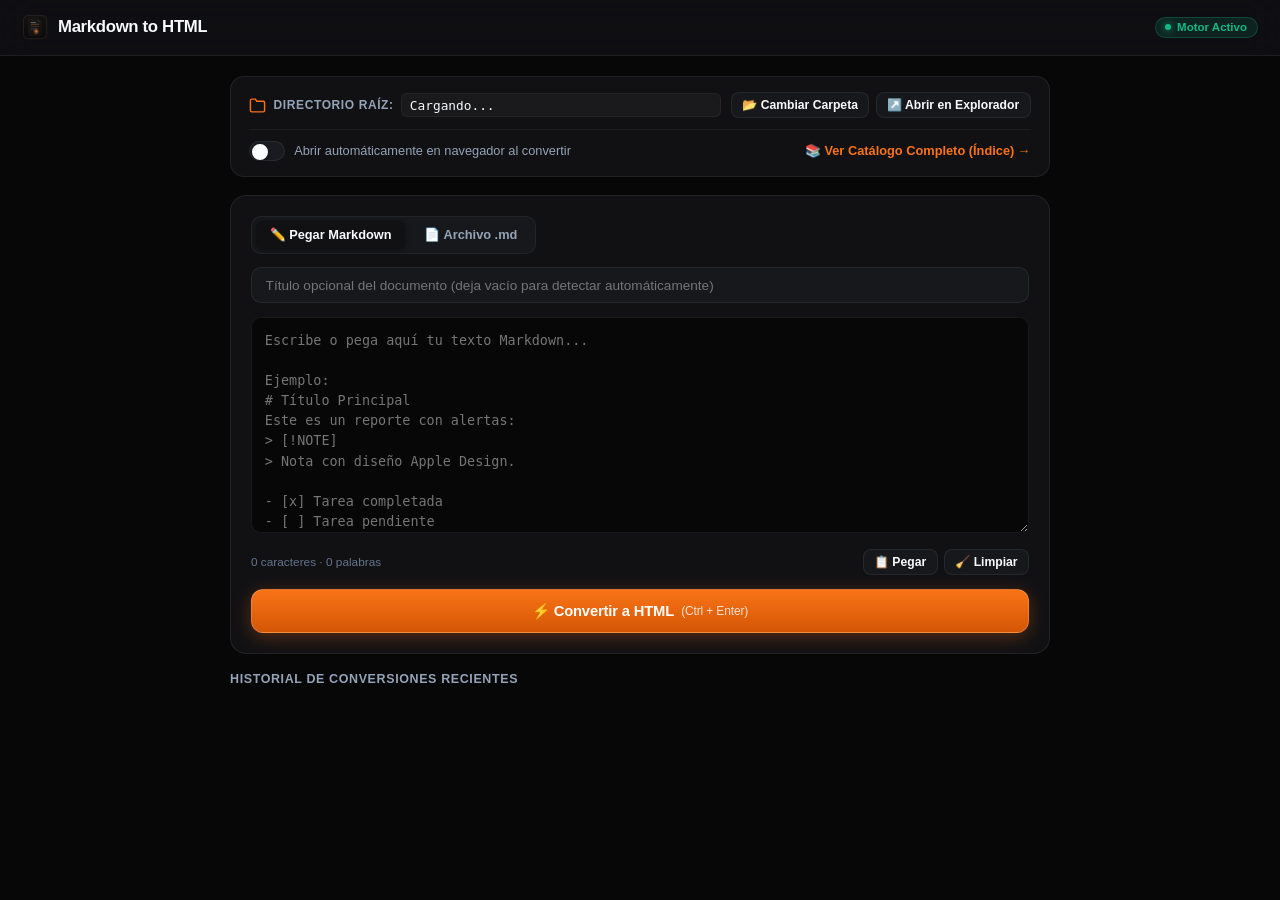
==== ui/index.html @ 66b87f3f "style(ui): implement volcanic amber & deep obsidian matte design system in desktop app" ====
<!DOCTYPE html>
<html lang="es">
<head>
  <meta charset="UTF-8">
  <meta name="viewport" content="width=device-width, initial-scale=1.0">
  <title>Markdown to HTML</title>
  <link rel="icon" href="../assets/app_icon.png">
  <style>
    :root {
      --canvas: #070708;
      --card: #111114;
      --card-alt: #17181c;
      --card-hover: #202127;
      --border: rgba(255, 255, 255, 0.07);
      --border-focus: #f97316;
      --text: #f8fafc;
      --text-muted: #94a3b8;
      --text-faint: #64748b;
      --primary: #f97316;
      --primary-hover: #fb923c;
      --primary-surface: rgba(249, 115, 22, 0.14);
      --btn-bg: linear-gradient(180deg, #f97316 0%, #d45706 100%);
      --btn-hover: linear-gradient(180deg, #fb923c 0%, #e6620f 100%);
      --btn-shadow: 0 4px 18px rgba(249, 115, 22, 0.3);
      --btn-text: #ffffff;
      --success: #10b981;
      --success-surface: rgba(16, 185, 129, 0.12);
      --danger: #ef4444;
      --spring: cubic-bezier(0.16, 1, 0.3, 1);
    }

    * { box-sizing: border-box; margin: 0; padding: 0; }
    
    body {
      background-color: var(--canvas);
      color: var(--text);
      font-family: -apple-system, BlinkMacSystemFont, "SF Pro Display", "SF Pro Text", "Segoe UI", Roboto, sans-serif;
      min-height: 100vh;
      display: flex;
      flex-direction: column;
      user-select: none;
      -webkit-font-smoothing: antialiased;
      overflow-x: hidden;
    }

    /* App Shell */
    .app-header {
      display: flex;
      justify-content: space-between;
      align-items: center;
      padding: clamp(0.6rem, 1.8vw, 0.9rem) clamp(0.75rem, 2.5vw, 1.4rem);
      border-bottom: 1px solid var(--border);
      background-color: rgba(17, 17, 20, 0.85);
      backdrop-filter: blur(20px);
      -webkit-backdrop-filter: blur(20px);
      position: sticky;
      top: 0;
      z-index: 100;
      gap: 0.5rem;
    }

    .brand {
      display: flex;
      align-items: center;
      gap: 0.6rem;
      min-width: 0;
    }

    .brand img {
      width: 26px;
      height: 26px;
      border-radius: 6px;
      flex-shrink: 0;
    }

    .brand-title {
      font-size: clamp(0.92rem, 2.4vw, 1.05rem);
      font-weight: 650;
      letter-spacing: -0.02em;
      white-space: nowrap;
      overflow: hidden;
      text-overflow: ellipsis;
    }

    .status-capsule {
      display: inline-flex;
      align-items: center;
      gap: 0.35rem;
      padding: 0.22rem 0.6rem;
      border-radius: 9999px;
      background: var(--success-surface);
      color: var(--success);
      font-size: 0.72rem;
      font-weight: 600;
      border: 1px solid rgba(16, 185, 129, 0.25);
      flex-shrink: 0;
      white-space: nowrap;
    }

    .status-dot {
      width: 6px;
      height: 6px;
      border-radius: 50%;
      background-color: var(--success);
      box-shadow: 0 0 8px var(--success);
    }

    .main-content {
      flex: 1;
      max-width: 860px;
      width: 100%;
      margin: 0 auto;
      padding: clamp(0.75rem, 2vw, 1.25rem) clamp(0.65rem, 2.5vw, 1.25rem) 2.5rem;
      display: flex;
      flex-direction: column;
      gap: clamp(0.75rem, 1.8vw, 1.15rem);
    }

    /* Directory & Settings Bar */
    .settings-panel {
      background-color: var(--card);
      border: 1px solid var(--border);
      border-radius: 14px;
      padding: clamp(0.75rem, 1.8vw, 0.95rem) clamp(0.75rem, 2vw, 1.15rem);
      display: flex;
      flex-direction: column;
      gap: 0.7rem;
    }

    .dir-row {
      display: flex;
      align-items: center;
      justify-content: space-between;
      gap: 0.65rem;
      flex-wrap: wrap;
    }

    .dir-info {
      display: flex;
      align-items: center;
      gap: 0.45rem;
      min-width: 0;
      flex: 1 1 240px;
    }

    .dir-icon {
      color: var(--primary);
      display: flex;
      align-items: center;
      flex-shrink: 0;
    }

    .dir-label {
      font-size: 0.75rem;
      color: var(--text-muted);
      text-transform: uppercase;
      letter-spacing: 0.05em;
      font-weight: 600;
      flex-shrink: 0;
      white-space: nowrap;
    }

    .dir-path {
      font-size: 0.8rem;
      font-family: ui-monospace, SFMono-Regular, Menlo, monospace;
      color: var(--text);
      white-space: nowrap;
      overflow: hidden;
      text-overflow: ellipsis;
      background: rgba(255, 255, 255, 0.04);
      padding: 0.2rem 0.5rem;
      border-radius: 6px;
      min-width: 0;
      flex: 1;
      max-width: 100%;
      border: 1px solid rgba(255, 255, 255, 0.05);
    }

    .dir-actions {
      display: flex;
      gap: 0.4rem;
      flex-shrink: 0;
    }

    .btn-compact {
      background-color: var(--card-alt);
      border: 1px solid var(--border);
      color: var(--text);
      padding: 0.32rem 0.65rem;
      border-radius: 8px;
      font-size: 0.76rem;
      font-weight: 550;
      cursor: pointer;
      display: inline-flex;
      align-items: center;
      justify-content: center;
      gap: 0.35rem;
      transition: all 120ms ease;
      white-space: nowrap;
      user-select: none;
    }

    .btn-compact:hover {
      background-color: var(--card-hover);
      border-color: rgba(255, 255, 255, 0.16);
    }

    .btn-compact:active {
      transform: scale(0.96);
    }

    .options-row {
      display: flex;
      align-items: center;
      justify-content: space-between;
      gap: 0.75rem;
      padding-top: 0.65rem;
      border-top: 1px solid rgba(255, 255, 255, 0.05);
      flex-wrap: wrap;
    }

    /* Apple Switch */
    .switch-label {
      display: inline-flex;
      align-items: center;
      gap: 0.55rem;
      font-size: 0.8rem;
      color: var(--text-muted);
      cursor: pointer;
    }

    .switch-input {
      position: relative;
      width: 36px;
      height: 20px;
      appearance: none;
      background-color: #1a1b20;
      border: 1px solid var(--border);
      border-radius: 9999px;
      outline: none;
      cursor: pointer;
      transition: background-color 200ms ease;
      flex-shrink: 0;
    }

    .switch-input::after {
      content: "";
      position: absolute;
      top: 2px;
      left: 2px;
      width: 16px;
      height: 16px;
      border-radius: 50%;
      background-color: #ffffff;
      transition: transform 200ms var(--spring);
      box-shadow: 0 1px 3px rgba(0, 0, 0, 0.4);
    }

    .switch-input:checked {
      background-color: var(--primary);
    }

    .switch-input:checked::after {
      transform: translateX(16px);
    }

    /* Navigation Quick Access */
    .library-link-btn {
      color: var(--primary);
      text-decoration: none;
      font-size: 0.8rem;
      font-weight: 550;
      display: inline-flex;
      align-items: center;
      gap: 0.35rem;
      transition: opacity 120ms ease;
      white-space: nowrap;
    }
    .library-link-btn:hover { opacity: 0.8; text-decoration: underline; }

    /* Input Section */
    .input-card {
      background-color: var(--card);
      border: 1px solid var(--border);
      border-radius: 16px;
      padding: clamp(0.85rem, 2vw, 1.25rem);
      display: flex;
      flex-direction: column;
      gap: 0.85rem;
    }

    /* Tabs */
    .tabs-header {
      display: flex;
      gap: 0.35rem;
      background: var(--card-alt);
      padding: 0.25rem;
      border-radius: 10px;
      width: fit-content;
      max-width: 100%;
      border: 1px solid rgba(255, 255, 255, 0.05);
    }

    .tab-btn {
      background: transparent;
      border: none;
      color: var(--text-muted);
      padding: 0.38rem 0.85rem;
      border-radius: 7px;
      font-size: 0.8rem;
      font-weight: 550;
      cursor: pointer;
      display: inline-flex;
      align-items: center;
      justify-content: center;
      gap: 0.45rem;
      transition: all 120ms ease;
      white-space: nowrap;
    }

    .tab-btn.active {
      background: var(--card);
      color: var(--text);
      box-shadow: 0 1px 4px rgba(0, 0, 0, 0.4);
    }

    .tab-content { display: none; flex-direction: column; gap: 0.75rem; }
    .tab-content.active { display: flex; }

    /* Custom Title Field */
    .title-field {
      width: 100%;
      background: var(--card-alt);
      border: 1px solid var(--border);
      color: var(--text);
      padding: 0.6rem 0.85rem;
      border-radius: 10px;
      font-size: 0.85rem;
      font-family: inherit;
      outline: none;
      transition: all 150ms ease;
    }

    .title-field:focus {
      border-color: var(--border-focus);
      box-shadow: 0 0 0 3px var(--primary-surface);
    }

    /* Text Area */
    .textarea-wrapper {
      position: relative;
    }

    .md-textarea {
      width: 100%;
      height: clamp(160px, 24vh, 230px);
      min-height: 120px;
      background: var(--canvas);
      border: 1px solid var(--border);
      color: var(--text);
      padding: 0.8rem;
      border-radius: 10px;
      font-family: ui-monospace, SFMono-Regular, Menlo, monospace;
      font-size: 0.84rem;
      line-height: 1.5;
      resize: vertical;
      outline: none;
      transition: border-color 150ms ease;
    }

    .md-textarea:focus {
      border-color: var(--border-focus);
      box-shadow: 0 0 0 3px var(--primary-surface);
    }

    .textarea-tools {
      display: flex;
      justify-content: space-between;
      align-items: center;
      font-size: 0.74rem;
      color: var(--text-faint);
      gap: 0.5rem;
      flex-wrap: wrap;
    }

    .textarea-actions {
      display: flex;
      gap: 0.4rem;
      flex-shrink: 0;
    }

    /* File Drop Zone */
    .dropzone {
      border: 2px dashed rgba(255, 255, 255, 0.15);
      border-radius: 12px;
      padding: clamp(1.4rem, 3.5vw, 2.2rem) 1rem;
      text-align: center;
      background-color: rgba(255, 255, 255, 0.02);
      cursor: pointer;
      transition: all 150ms ease;
      display: flex;
      flex-direction: column;
      align-items: center;
      gap: 0.55rem;
    }

    .dropzone:hover, .dropzone.dragover {
      border-color: var(--primary);
      background-color: var(--primary-surface);
    }

    .dropzone-icon {
      color: var(--primary);
      font-size: 1.8rem;
    }

    .selected-file-badge {
      display: none;
      align-items: center;
      justify-content: space-between;
      background: var(--card-alt);
      border: 1px solid var(--border);
      padding: 0.6rem 0.85rem;
      border-radius: 10px;
      font-size: 0.8rem;
      gap: 0.5rem;
    }

    /* Convert Button */
    .convert-btn {
      background: var(--btn-bg);
      color: var(--btn-text);
      border: 1px solid rgba(255, 255, 255, 0.18);
      border-radius: 12px;
      padding: 0.75rem 1.4rem;
      font-size: 0.92rem;
      font-weight: 650;
      letter-spacing: -0.01em;
      cursor: pointer;
      display: flex;
      justify-content: center;
      align-items: center;
      gap: 0.45rem;
      box-shadow: var(--btn-shadow);
      transition: all 120ms var(--spring);
      width: 100%;
    }

    .convert-btn:hover {
      background: var(--btn-hover);
      box-shadow: 0 6px 18px rgba(249, 115, 22, 0.38);
      transform: translateY(-1px);
    }

    .convert-btn:active {
      transform: scale(0.98);
    }

    /* Result Card */
    .result-card {
      display: none;
      background: var(--card);
      border: 1px solid rgba(48, 209, 88, 0.35);
      border-radius: 16px;
      padding: clamp(0.85rem, 2vw, 1.25rem);
      flex-direction: column;
      gap: 0.85rem;
      box-shadow: 0 8px 30px rgba(0, 0, 0, 0.6);
      animation: springIn 240ms var(--spring) forwards;
    }

    @keyframes springIn {
      from { opacity: 0; transform: translateY(8px) scale(0.98); }
      to { opacity: 1; transform: translateY(0) scale(1); }
    }

    .result-header {
      display: flex;
      align-items: center;
      justify-content: space-between;
      gap: 0.6rem;
      flex-wrap: wrap;
    }

    .result-title-group {
      display: flex;
      align-items: center;
      gap: 0.5rem;
      min-width: 0;
      flex: 1;
    }

    .result-title {
      font-size: 0.98rem;
      font-weight: 650;
      white-space: nowrap;
      overflow: hidden;
      text-overflow: ellipsis;
    }

    .result-path-box {
      background: var(--canvas);
      padding: 0.5rem 0.75rem;
      border-radius: 8px;
      font-family: ui-monospace, SFMono-Regular, Menlo, monospace;
      font-size: 0.75rem;
      color: var(--text-muted);
      border: 1px solid var(--border);
      word-break: break-all;
    }

    .result-actions {
      display: flex;
      gap: 0.5rem;
      flex-wrap: wrap;
    }

    .btn-action {
      padding: 0.48rem 0.85rem;
      border-radius: 9px;
      font-size: 0.78rem;
      font-weight: 600;
      text-decoration: none;
      cursor: pointer;
      display: inline-flex;
      align-items: center;
      justify-content: center;
      gap: 0.4rem;
      border: 1px solid transparent;
      transition: all 120ms ease;
      white-space: nowrap;
    }

    .btn-action:active { transform: scale(0.96); }

    .btn-action-primary {
      background: var(--primary);
      color: #ffffff;
    }
    .btn-action-primary:hover { background: var(--primary-hover); }

    .btn-action-secondary {
      background: var(--card-alt);
      border-color: var(--border);
      color: var(--text);
    }
    .btn-action-secondary:hover { background: var(--card-hover); }

    /* Recent Section */
    .recent-section {
      display: flex;
      flex-direction: column;
      gap: 0.6rem;
    }

    .recent-header {
      display: flex;
      justify-content: space-between;
      align-items: center;
      font-size: 0.78rem;
      color: var(--text-muted);
      font-weight: 600;
      text-transform: uppercase;
      letter-spacing: 0.05em;
    }

    .recent-list {
      display: flex;
      flex-direction: column;
      gap: 0.4rem;
    }

    .recent-item {
      background: var(--card);
      border: 1px solid var(--border);
      border-radius: 10px;
      padding: clamp(0.55rem, 1.5vw, 0.7rem) clamp(0.65rem, 2vw, 0.95rem);
      display: flex;
      justify-content: space-between;
      align-items: center;
      gap: 0.7rem;
      transition: all 120ms ease;
    }

    .recent-item:hover {
      border-color: rgba(255, 255, 255, 0.16);
      transform: translateY(-1px);
    }

    .recent-info {
      display: flex;
      flex-direction: column;
      gap: 0.2rem;
      min-width: 0;
      flex: 1;
    }

    .recent-item-title {
      font-size: 0.85rem;
      font-weight: 600;
      white-space: nowrap;
      overflow: hidden;
      text-overflow: ellipsis;
    }

    .recent-item-meta {
      font-size: 0.73rem;
      color: var(--text-faint);
      display: flex;
      align-items: center;
      gap: 0.35rem;
      min-width: 0;
      overflow: hidden;
      white-space: nowrap;
      text-overflow: ellipsis;
    }

    .recent-item-meta code {
      font-family: ui-monospace, SFMono-Regular, Menlo, monospace;
      font-size: 0.7rem;
      background: rgba(255, 255, 255, 0.05);
      padding: 0.1rem 0.35rem;
      border-radius: 4px;
      max-width: 180px;
      overflow: hidden;
      text-overflow: ellipsis;
      white-space: nowrap;
      display: inline-block;
      vertical-align: middle;
    }

    .recent-actions-group {
      display: flex;
      gap: 0.35rem;
      align-items: center;
      flex-shrink: 0;
    }

    .btn-delete {
      color: var(--danger) !important;
      background: rgba(229, 62, 62, 0.08) !important;
      border-color: rgba(229, 62, 62, 0.22) !important;
    }

    .btn-delete:hover {
      background: rgba(229, 62, 62, 0.2) !important;
      border-color: rgba(229, 62, 62, 0.5) !important;
      color: #fc8181 !important;
    }

    .recent-empty {
      background: var(--card);
      border: 1px dashed var(--border);
      border-radius: 12px;
      padding: 1.8rem 1rem;
      text-align: center;
      color: var(--text-muted);
      font-size: 0.84rem;
      display: flex;
      flex-direction: column;
      align-items: center;
      gap: 0.4rem;
    }

    .recent-empty-icon {
      font-size: 1.6rem;
      opacity: 0.8;
      margin-bottom: 0.2rem;
    }

    .toast {
      position: fixed;
      bottom: 1.5rem;
      left: 50%;
      transform: translateX(-50%) translateY(50px);
      background: #17181c;
      border: 1px solid rgba(255, 255, 255, 0.12);
      color: var(--text);
      padding: 0.55rem 1rem;
      border-radius: 9999px;
      font-size: 0.8rem;
      font-weight: 550;
      box-shadow: 0 10px 30px rgba(0, 0, 0, 0.6);
      opacity: 0;
      pointer-events: none;
      transition: all 200ms var(--spring);
      z-index: 200;
    }
    .toast.show {
      transform: translateX(-50%) translateY(0);
      opacity: 1;
    }

    /* Responsive Media Queries */
    @media (max-width: 620px) {
      .dir-row {
        flex-direction: column;
        align-items: stretch;
        gap: 0.55rem;
      }
      .dir-info {
        width: 100%;
        flex: none;
      }
      .dir-actions {
        width: 100%;
        display: grid;
        grid-template-columns: 1fr 1fr;
        gap: 0.4rem;
      }
      .dir-actions .btn-compact {
        justify-content: center;
        width: 100%;
      }
      .options-row {
        flex-direction: column;
        align-items: flex-start;
        gap: 0.55rem;
      }
      .library-link-btn {
        align-self: flex-start;
      }
      .result-actions {
        display: grid;
        grid-template-columns: 1fr 1fr;
        gap: 0.4rem;
      }
      .btn-action {
        width: 100%;
      }
      .recent-item {
        flex-direction: column;
        align-items: stretch;
        gap: 0.55rem;
      }
      .recent-actions-group {
        width: 100%;
        display: grid;
        grid-template-columns: 1fr 1fr 1fr;
        gap: 0.35rem;
      }
      .recent-actions-group .btn-compact {
        justify-content: center;
        width: 100%;
        padding: 0.32rem 0.35rem;
        font-size: 0.74rem;
      }
      .recent-item-meta code {
        max-width: 100%;
      }
    }

    @media (max-width: 440px) {
      .brand-title {
        font-size: 0.9rem;
      }
      .tabs-header {
        width: 100%;
        display: grid;
        grid-template-columns: 1fr 1fr;
      }
      .tab-btn {
        justify-content: center;
      }
      .textarea-tools {
        flex-direction: column;
        align-items: flex-start;
      }
      .textarea-actions {
        width: 100%;
        justify-content: flex-end;
      }
      .result-actions {
        grid-template-columns: 1fr;
      }
    }
  </style>
</head>
<body>
  <!-- Header -->
  <header class="app-header">
    <div class="brand">
      <img src="../assets/app_icon.png" alt="App Icon">
      <span class="brand-title">Markdown to HTML</span>
    </div>
    <div class="status-capsule">
      <span class="status-dot"></span>
      <span id="engineStatus">Motor Activo</span>
    </div>
  </header>

  <!-- Main Content -->
  <main class="main-content">
    <!-- Root Directory Settings -->
    <div class="settings-panel">
      <div class="dir-row">
        <div class="dir-info">
          <span class="dir-icon">
            <svg width="17" height="17" viewBox="0 0 24 24" fill="none" stroke="currentColor" stroke-width="2"><path d="M22 19a2 2 0 0 1-2 2H4a2 2 0 0 1-2-2V5a2 2 0 0 1 2-2h5l2 3h9a2 2 0 0 1 2 2z"></path></svg>
          </span>
          <span class="dir-label">Directorio Raíz:</span>
          <span class="dir-path" id="currentDirPath" title="Ruta destino donde se guardan todos los HTML">Cargando...</span>
        </div>
        <div class="dir-actions">
          <button class="btn-compact" onclick="browseFolder()" title="Cambiar la carpeta raíz">
            📂 Cambiar Carpeta
          </button>
          <button class="btn-compact" onclick="openCurrentFolder()" title="Abrir carpeta en el Explorador de Windows">
            ↗️ Abrir en Explorador
          </button>
        </div>
      </div>

      <div class="options-row">
        <label class="switch-label" title="Si está activo, al convertir se abre automáticamente en el navegador predeterminado">
          <input type="checkbox" id="autoOpenToggle" class="switch-input" onchange="toggleAutoOpen()">
          <span>Abrir automáticamente en navegador al convertir</span>
        </label>
        <a href="#" class="library-link-btn" onclick="openIndexInBrowser(); return false;" title="Ver todos los documentos creados">
          📚 Ver Catálogo Completo (Índice) →
        </a>
      </div>
    </div>

    <!-- Input Card -->
    <div class="input-card">
      <div class="tabs-header">
        <button class="tab-btn active" id="tabTextBtn" onclick="switchTab('text')">
          ✏️ Pegar Markdown
        </button>
        <button class="tab-btn" id="tabFileBtn" onclick="switchTab('file')">
          📄 Archivo .md
        </button>
      </div>

      <input type="text" id="customTitleInput" class="title-field" placeholder="Título opcional del documento (deja vacío para detectar automáticamente)">

      <!-- Tab 1: Paste Text -->
      <div class="tab-content active" id="tabTextContent">
        <div class="textarea-wrapper">
          <textarea id="markdownInput" class="md-textarea" placeholder="Escribe o pega aquí tu texto Markdown...

Ejemplo:
# Título Principal
Este es un reporte con alertas:
> [!NOTE]
> Nota con diseño Apple Design.

- [x] Tarea completada
- [ ] Tarea pendiente" oninput="updateCounters()"></textarea>
        </div>
        <div class="textarea-tools">
          <span id="charCount">0 caracteres · 0 palabras</span>
          <div class="textarea-actions">
            <button class="btn-compact" onclick="pasteClipboard()">📋 Pegar</button>
            <button class="btn-compact" onclick="clearTextarea()">🧹 Limpiar</button>
          </div>
        </div>
      </div>

      <!-- Tab 2: File Selector -->
      <div class="tab-content" id="tabFileContent">
        <div class="dropzone" id="dropzone" onclick="browseFile()">
          <span class="dropzone-icon">📁</span>
          <strong>Haz clic para examinar o arrastra aquí tu archivo .md</strong>
          <span style="font-size: 0.78rem; color: var(--text-muted);">Soporta .md, .markdown y .txt</span>
        </div>
        <div class="selected-file-badge" id="selectedFileBadge">
          <div style="display: flex; align-items: center; gap: 0.5rem; min-width: 0;">
            <span>📄</span>
            <span id="selectedFileName" style="font-weight: 600; white-space: nowrap; overflow: hidden; text-overflow: ellipsis;">archivo.md</span>
          </div>
          <button class="btn-compact" onclick="clearSelectedFile()">✕ Quitar</button>
        </div>
      </div>

      <button class="convert-btn" id="convertBtn" onclick="performConversion()">
        <span>⚡ Convertir a HTML</span>
        <span style="font-size: 0.75rem; opacity: 0.8; font-weight: 500;">(Ctrl + Enter)</span>
      </button>
    </div>

    <!-- Result Card -->
    <div class="result-card" id="resultCard">
      <div class="result-header">
        <div class="result-title-group">
          <span style="color: var(--success); font-size: 1.2rem;">✓</span>
          <span class="result-title" id="resultDocTitle">Documento Convertido</span>
        </div>
        <span class="status-capsule" style="background: rgba(16, 185, 129, 0.15); color: #10b981;">Listo en &lt; 20ms</span>
      </div>

      <div class="result-path-box" id="resultPath">...</div>

      <div class="result-actions">
        <button class="btn-action btn-action-primary" onclick="openGeneratedDoc()">
          🌐 Abrir en Navegador
        </button>
        <button class="btn-action btn-action-secondary" id="copyLinkBtn" onclick="copyGeneratedLink()">
          📋 Copiar Enlace
        </button>
        <button class="btn-action btn-action-secondary" onclick="openCurrentFolder()">
          📁 Abrir Carpeta
        </button>
        <button class="btn-action btn-action-secondary" onclick="openIndexInBrowser()">
          📚 Ver Índice
        </button>
      </div>
    </div>

    <!-- Recent Conversions Section -->
    <div class="recent-section" id="recentSection">
      <div class="recent-header">
        <span>Historial de Conversiones Recientes</span>
        <span id="recentCount"></span>
      </div>
      <div class="recent-list" id="recentList">
        <!-- Generado dinámicamente -->
      </div>
    </div>
  </main>

  <div class="toast" id="toast">Notificación</div>

  <script>
    let currentConfig = { root_dir: '', auto_open: true };
    let activeTab = 'text';
    let selectedFilePath = '';
    let lastGeneratedResult = null;

    // Toast helper
    function showToast(msg) {
      const t = document.getElementById('toast');
      t.textContent = msg;
      t.classList.add('show');
      setTimeout(() => t.classList.remove('show'), 2200);
    }

    // Load initial config & recents
    async function loadConfig() {
      try {
        const res = await fetch('/api/config');
        const data = await res.json();
        currentConfig = data;
        document.getElementById('currentDirPath').textContent = data.root_dir;
        document.getElementById('currentDirPath').title = data.root_dir;
        document.getElementById('autoOpenToggle').checked = data.auto_open;
        renderRecentList(data.recent_conversions || []);
      } catch (err) {
        console.error('Error cargando configuración:', err);
      }
    }

    function renderRecentList(list) {
      const el = document.getElementById('recentList');
      const countEl = document.getElementById('recentCount');
      if (countEl) {
        countEl.textContent = list && list.length > 0 ? `(${list.length})` : '';
      }
      if (!list || list.length === 0) {
        el.innerHTML = `
          <div class="recent-empty">
            <span class="recent-empty-icon">📂</span>
            <div style="font-weight: 550;">No hay documentos en el historial</div>
            <div style="font-size: 0.74rem; opacity: 0.7;">Cada documento HTML que conviertas se registrará aquí con acceso rápido.</div>
          </div>`;
        return;
      }
      el.innerHTML = list.map(item => `
        <div class="recent-item">
          <div class="recent-info">
            <span class="recent-item-title" title="${escapeHtml(item.title || item.filename)}">${escapeHtml(item.title || item.filename)}</span>
            <span class="recent-item-meta"><code>${escapeHtml(item.filename)}</code> · 📅 ${escapeHtml(item.timestamp || '')}</span>
          </div>
          <div class="recent-actions-group">
            <button class="btn-compact" onclick="openUrl('${escapeAttr(item.file_url)}')" title="Abrir en el navegador">🌐 Abrir</button>
            <button class="btn-compact" onclick="copyText('${escapeAttr(item.file_url)}', 'Enlace copiado al portapapeles')" title="Copiar enlace">📋 Copiar</button>
            <button class="btn-compact btn-delete" onclick="deleteRecentDoc('${escapeAttr(item.filename)}', '${escapeAttr(item.file_path)}', '${escapeAttr(item.title || item.filename)}')" title="Eliminar documento y borrar archivo HTML">🗑️ Eliminar</button>
          </div>
        </div>
      `).join('');
    }

    function escapeHtml(str) {
      return (str || '').replace(/&/g, '&amp;').replace(/</g, '&lt;').replace(/>/g, '&gt;').replace(/"/g, '&quot;');
    }

    function escapeAttr(str) {
      return (str || '').replace(/\\/g, '\\\\').replace(/'/g, "\\'").replace(/"/g, '&quot;');
    }

    async function deleteRecentDoc(filename, filePath, docTitle) {
      const displayName = docTitle || filename || 'este documento';
      const confirmed = window.confirm(`¿Estás seguro de que deseas eliminar este documento?\n\n"${displayName}"\n\nEsta acción borrará permanentemente el archivo HTML del disco y lo quitará del historial.`);
      if (!confirmed) return;

      try {
        const res = await fetch('/api/delete-document', {
          method: 'POST',
          headers: { 'Content-Type': 'application/json' },
          body: JSON.stringify({ filename: filename, file_path: filePath })
        });
        const data = await res.json();
        if (data.success) {
          showToast('Documento eliminado correctamente');
          currentConfig.recent_conversions = data.recent_conversions || [];
          renderRecentList(currentConfig.recent_conversions);
          if (lastGeneratedResult && (lastGeneratedResult.filename === filename || lastGeneratedResult.file_path === filePath)) {
            document.getElementById('resultCard').style.display = 'none';
            lastGeneratedResult = null;
          }
        } else {
          showToast('Error: ' + (data.error || 'No se pudo eliminar'));
        }
      } catch (err) {
        console.error('Error al eliminar:', err);
        showToast('Error de comunicación al eliminar documento');
      }
    }

    // Switch Tabs
    function switchTab(tab) {
      activeTab = tab;
      document.getElementById('tabTextBtn').classList.toggle('active', tab === 'text');
      document.getElementById('tabFileBtn').classList.toggle('active', tab === 'file');
      document.getElementById('tabTextContent').classList.toggle('active', tab === 'text');
      document.getElementById('tabFileContent').classList.toggle('active', tab === 'file');
    }

    // Toggle Auto Open
    async function toggleAutoOpen() {
      const isChecked = document.getElementById('autoOpenToggle').checked;
      currentConfig.auto_open = isChecked;
      await fetch('/api/config', {
        method: 'POST',
        headers: { 'Content-Type': 'application/json' },
        body: JSON.stringify({ auto_open: isChecked })
      });
      showToast(isChecked ? 'Abrir automáticamente: ACTIVADO' : 'Abrir automáticamente: DESACTIVADO');
    }

    // Browse Folder
    async function browseFolder() {
      try {
        const res = await fetch('/api/browse-folder', { method: 'POST' });
        const data = await res.json();
        if (data.chosen_path) {
          currentConfig.root_dir = data.chosen_path;
          document.getElementById('currentDirPath').textContent = data.chosen_path;
          document.getElementById('currentDirPath').title = data.chosen_path;
          showToast('Directorio raíz actualizado');
          loadConfig();
        }
      } catch (e) {
        console.error('Error seleccionando carpeta:', e);
      }
    }

    // Open Current Folder
    function openCurrentFolder() {
      fetch('/api/open-folder', { method: 'POST' });
    }

    // Browse File
    async function browseFile() {
      try {
        const res = await fetch('/api/browse-file', { method: 'POST' });
        const data = await res.json();
        if (data.file_path) {
          selectedFilePath = data.file_path;
          document.getElementById('selectedFileName').textContent = data.filename;
          document.getElementById('selectedFileBadge').style.display = 'flex';
          document.getElementById('dropzone').style.display = 'none';
        }
      } catch (e) {
        console.error('Error seleccionando archivo:', e);
      }
    }

    function clearSelectedFile() {
      selectedFilePath = '';
      document.getElementById('selectedFileBadge').style.display = 'none';
      document.getElementById('dropzone').style.display = 'flex';
    }

    // Paste & Clear Textarea
    async function pasteClipboard() {
      try {
        const text = await navigator.clipboard.readText();
        if (text) {
          const ta = document.getElementById('markdownInput');
          ta.value = text;
          updateCounters();
          showToast('Texto pegado del portapapeles');
        }
      } catch (e) {
        showToast('Usa Ctrl + V para pegar');
      }
    }

    function clearTextarea() {
      document.getElementById('markdownInput').value = '';
      updateCounters();
    }

    function updateCounters() {
      const val = document.getElementById('markdownInput').value;
      const chars = val.length;
      const words = val.trim() ? val.trim().split(/\s+/).length : 0;
      document.getElementById('charCount').textContent = `${chars} caracteres · ${words} palabras`;
    }

    // Perform Conversion
    async function performConversion() {
      const btn = document.getElementById('convertBtn');
      const customTitle = document.getElementById('customTitleInput').value.trim();

      let payload = {
        custom_title: customTitle,
        auto_open: document.getElementById('autoOpenToggle').checked
      };

      if (activeTab === 'file') {
        if (!selectedFilePath) {
          showToast('Por favor selecciona un archivo .md');
          return;
        }
        payload.file_path = selectedFilePath;
      } else {
        const text = document.getElementById('markdownInput').value.trim();
        if (!text) {
          showToast('Por favor escribe o pega texto Markdown');
          return;
        }
        payload.text = text;
      }

      btn.style.opacity = '0.6';
      btn.style.pointerEvents = 'none';

      try {
        const res = await fetch('/api/convert', {
          method: 'POST',
          headers: { 'Content-Type': 'application/json' },
          body: JSON.stringify(payload)
        });

        const data = await res.json();
        if (data.success) {
          lastGeneratedResult = data;
          document.getElementById('resultDocTitle').textContent = data.title;
          document.getElementById('resultPath').textContent = data.file_path;
          document.getElementById('resultCard').style.display = 'flex';
          showToast('¡HTML generado exitosamente!');
          loadConfig();
        } else {
          showToast('Error: ' + (data.error || 'No se pudo convertir'));
        }
      } catch (err) {
        console.error('Error al convertir:', err);
        showToast('Error de comunicación con el motor');
      } finally {
        btn.style.opacity = '1';
        btn.style.pointerEvents = 'auto';
      }
    }

    // Open Generated Document
    function openGeneratedDoc() {
      if (lastGeneratedResult) {
        openUrl(lastGeneratedResult.file_url);
      }
    }

    // Copy Generated Link
    function copyGeneratedLink() {
      if (lastGeneratedResult) {
        copyText(lastGeneratedResult.file_url, 'Enlace copiado al portapapeles');
      }
    }

    function openIndexInBrowser() {
      fetch('/api/open-index', { method: 'POST' });
    }

    function openUrl(url) {
      fetch('/api/open-file', {
        method: 'POST',
        headers: { 'Content-Type': 'application/json' },
        body: JSON.stringify({ url: url })
      });
    }

    function copyText(str, msg) {
      navigator.clipboard.writeText(str).then(() => {
        showToast(msg || 'Copiado al portapapeles');
      });
    }

    // Drag and Drop support
    const dropzone = document.getElementById('dropzone');
    ['dragenter', 'dragover'].forEach(name => {
      dropzone.addEventListener(name, (e) => {
        e.preventDefault();
        dropzone.classList.add('dragover');
      });
    });
    ['dragleave', 'drop'].forEach(name => {
      dropzone.addEventListener(name, (e) => {
        e.preventDefault();
        dropzone.classList.remove('dragover');
      });
    });
    dropzone.addEventListener('drop', (e) => {
      const files = e.dataTransfer.files;
      if (files.length > 0) {
        const file = files[0];
        // Read content in case browser allows it
        const reader = new FileReader();
        reader.onload = (re) => {
          document.getElementById('markdownInput').value = re.target.result;
          switchTab('text');
          updateCounters();
          showToast(`Cargado contenido de ${file.name}`);
        };
        reader.readAsText(file, 'UTF-8');
      }
    });

    // Keyboard Shortcuts (Ctrl + Enter to convert)
    document.addEventListener('keydown', (e) => {
      if ((e.ctrlKey || e.metaKey) && e.key === 'Enter') {
        e.preventDefault();
        performConversion();
      }
    });

    // Heartbeat to keep backend server alive
    function sendHeartbeat() {
      fetch('/api/heartbeat', { method: 'POST' }).catch(() => {});
    }
    sendHeartbeat();
    setInterval(sendHeartbeat, 3000);

    // Dynamic Window Sizing (Compact on large monitors, comfortable & spacious on laptops)
    function adjustWindowSize() {
      const sw = window.screen.availWidth || window.screen.width;
      const sh = window.screen.availHeight || window.screen.height;
      if (!sw || !sh) return;

      let targetW, targetH;
      if (sw >= 1600) {
        targetW = 750;
        targetH = Math.min(680, Math.round(sh * 0.68));
      } else {
        targetW = Math.max(680, Math.min(1280, Math.round(sw * 0.85)));
        targetH = Math.max(560, Math.min(760, Math.round(sh * 0.86)));
      }
      const posX = Math.max(0, Math.round((sw - targetW) / 2));
      const posY = Math.max(0, Math.round((sh - targetH) / 2));

      try {
        window.resizeTo(targetW, targetH);
        window.moveTo(posX, posY);
      } catch (e) {}

      fetch('/api/adjust-window', {
        method: 'POST',
        headers: { 'Content-Type': 'application/json' },
        body: JSON.stringify({ screen_w: sw, screen_h: sh })
      }).catch(() => {});
    }

    // Reload config & recents whenever window gains focus (in case files were added/converted externally)
    window.addEventListener('focus', loadConfig);

    // Initial call
    adjustWindowSize();
    loadConfig();
    updateCounters();
  </script>
</body>
</html>
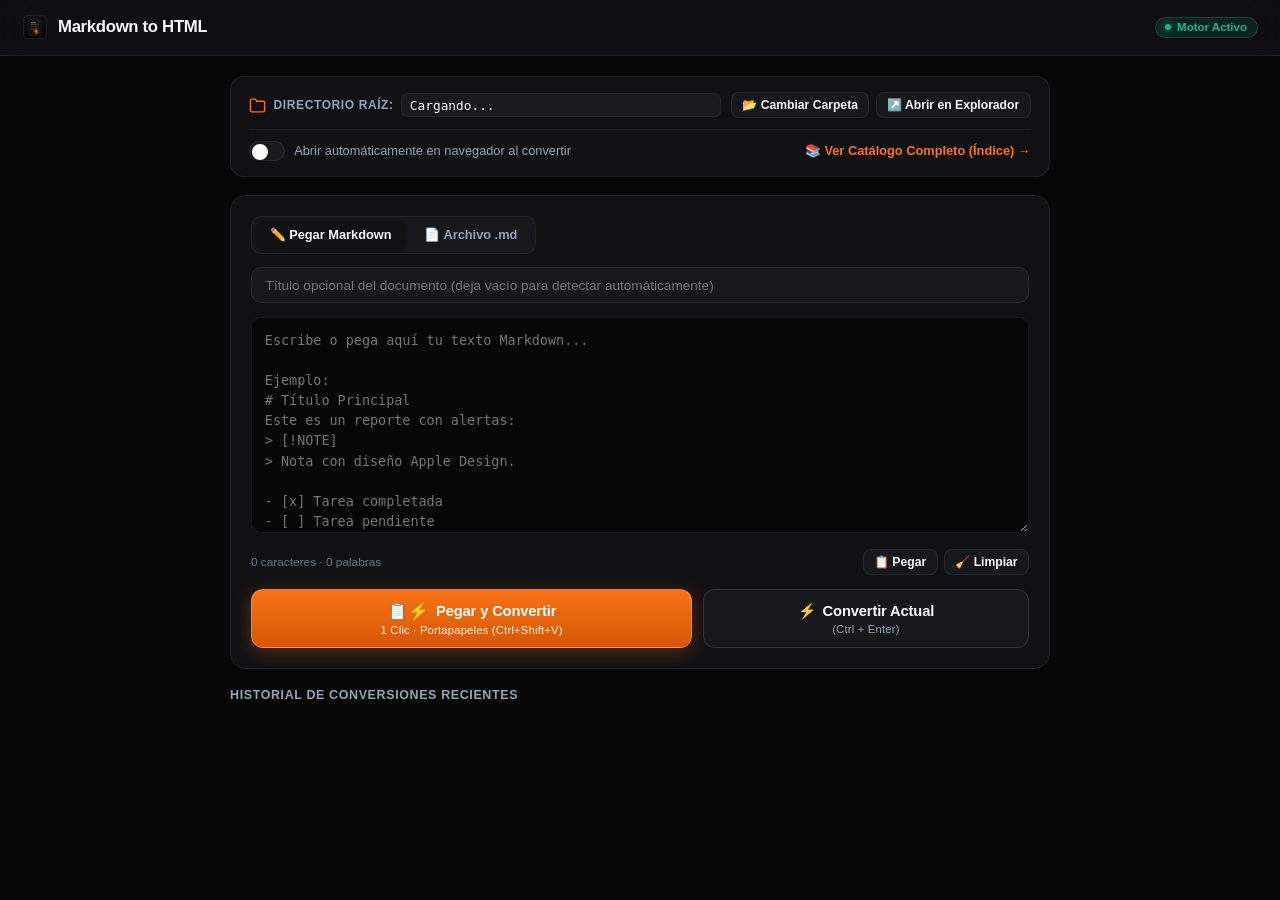
==== commit c93b1161: "feat(ui): add unified 1-click paste and convert button with dual action grid and shortcut" ====
--- a/ui/index.html
+++ b/ui/index.html
@@ -426,7 +426,85 @@
       gap: 0.5rem;
     }
 
-    /* Convert Button */
+    /* Dual Action Grid (Opción A: Pegar y Convertir + Convertir Actual) */
+    .dual-action-grid {
+      display: grid;
+      grid-template-columns: 1.15fr 0.85fr;
+      gap: 0.65rem;
+      width: 100%;
+    }
+
+    .btn-action-hero {
+      border-radius: 12px;
+      padding: 0.68rem 1rem;
+      cursor: pointer;
+      display: flex;
+      flex-direction: column;
+      align-items: center;
+      justify-content: center;
+      gap: 0.18rem;
+      transition: all 130ms var(--spring);
+      user-select: none;
+      border: 1px solid transparent;
+      min-height: 52px;
+    }
+
+    .btn-action-hero:active {
+      transform: scale(0.97);
+    }
+
+    .btn-hero-main-label {
+      display: inline-flex;
+      align-items: center;
+      gap: 0.45rem;
+      font-size: 0.92rem;
+      font-weight: 650;
+      letter-spacing: -0.01em;
+    }
+
+    .btn-hero-sub-label {
+      font-size: 0.7rem;
+      font-weight: 500;
+      letter-spacing: 0.02em;
+    }
+
+    /* Primary: Pegar y Convertir (Ámbar Volcánico Sunset) */
+    .btn-hero-primary {
+      background: var(--btn-bg);
+      color: var(--btn-text);
+      border-color: rgba(255, 255, 255, 0.22);
+      box-shadow: var(--btn-shadow);
+    }
+
+    .btn-hero-primary:hover {
+      background: var(--btn-hover);
+      box-shadow: 0 6px 20px rgba(249, 115, 22, 0.42);
+      transform: translateY(-1px);
+    }
+
+    .btn-hero-primary .btn-hero-sub-label {
+      opacity: 0.9;
+    }
+
+    /* Secondary: Convertir Actual (Basalto Mate) */
+    .btn-hero-secondary {
+      background: var(--card-alt);
+      color: var(--text);
+      border-color: rgba(255, 255, 255, 0.12);
+    }
+
+    .btn-hero-secondary:hover {
+      background: var(--card-hover);
+      border-color: rgba(255, 255, 255, 0.22);
+      color: #ffffff;
+      transform: translateY(-1px);
+    }
+
+    .btn-hero-secondary .btn-hero-sub-label {
+      color: var(--text-muted);
+    }
+
+    /* Convert Button genérico para compatibilidad */
     .convert-btn {
       background: var(--btn-bg);
       color: var(--btn-text);
@@ -444,16 +522,6 @@
       box-shadow: var(--btn-shadow);
       transition: all 120ms var(--spring);
       width: 100%;
-    }
-
-    .convert-btn:hover {
-      background: var(--btn-hover);
-      box-shadow: 0 6px 18px rgba(249, 115, 22, 0.38);
-      transform: translateY(-1px);
-    }
-
-    .convert-btn:active {
-      transform: scale(0.98);
     }
 
     /* Result Card */
@@ -719,6 +787,10 @@
       }
       .library-link-btn {
         align-self: flex-start;
+      }
+      .dual-action-grid {
+        grid-template-columns: 1fr;
+        gap: 0.5rem;
       }
       .result-actions {
         display: grid;
@@ -874,10 +946,22 @@
         </div>
       </div>
 
-      <button class="convert-btn" id="convertBtn" onclick="performConversion()">
-        <span>⚡ Convertir a HTML</span>
-        <span style="font-size: 0.75rem; opacity: 0.8; font-weight: 500;">(Ctrl + Enter)</span>
-      </button>
+      <div class="dual-action-grid">
+        <button class="btn-action-hero btn-hero-primary" id="pasteAndConvertBtn" onclick="pasteAndConvert()" title="Pega el portapapeles y compila a HTML en un solo clic (Ctrl+Shift+V)">
+          <span class="btn-hero-main-label">
+            <span style="font-size: 1.05rem;">📋⚡</span>
+            <span>Pegar y Convertir</span>
+          </span>
+          <span class="btn-hero-sub-label">1 Clic · Portapapeles (Ctrl+Shift+V)</span>
+        </button>
+        <button class="btn-action-hero btn-hero-secondary" id="convertBtn" onclick="performConversion()" title="Convierte el texto o archivo actual">
+          <span class="btn-hero-main-label">
+            <span>⚡</span>
+            <span>Convertir Actual</span>
+          </span>
+          <span class="btn-hero-sub-label">(Ctrl + Enter)</span>
+        </button>
+      </div>
     </div>
 
     <!-- Result Card -->
@@ -1110,9 +1194,40 @@
       document.getElementById('charCount').textContent = `${chars} caracteres · ${words} palabras`;
     }
 
+    // Paste and Convert in 1 Click
+    async function pasteAndConvert() {
+      let text = '';
+      try {
+        text = await navigator.clipboard.readText();
+      } catch (err) {
+        console.error('Error al leer portapapeles:', err);
+        showToast('⚠️ Permiso del portapapeles denegado. Usa Ctrl+V y presiona Convertir');
+        return;
+      }
+
+      if (!text || !text.trim()) {
+        showToast('⚠️ El portapapeles está vacío o no contiene texto');
+        return;
+      }
+
+      // Si estaba en la pestaña de archivo, cambiar automáticamente a la pestaña de texto
+      if (activeTab !== 'text') {
+        switchTab('text');
+      }
+
+      // Volcar contenido en el textarea para visualización y edición
+      const ta = document.getElementById('markdownInput');
+      ta.value = text;
+      updateCounters();
+
+      showToast('⚡ Pegando del portapapeles y convirtiendo...');
+      await performConversion();
+    }
+
     // Perform Conversion
     async function performConversion() {
-      const btn = document.getElementById('convertBtn');
+      const pasteBtn = document.getElementById('pasteAndConvertBtn');
+      const convertBtn = document.getElementById('convertBtn');
       const customTitle = document.getElementById('customTitleInput').value.trim();
 
       let payload = {
@@ -1135,8 +1250,12 @@
         payload.text = text;
       }
 
-      btn.style.opacity = '0.6';
-      btn.style.pointerEvents = 'none';
+      [pasteBtn, convertBtn].forEach(b => {
+        if (b) {
+          b.style.opacity = '0.6';
+          b.style.pointerEvents = 'none';
+        }
+      });
 
       try {
         const res = await fetch('/api/convert', {
@@ -1160,8 +1279,12 @@
         console.error('Error al convertir:', err);
         showToast('Error de comunicación con el motor');
       } finally {
-        btn.style.opacity = '1';
-        btn.style.pointerEvents = 'auto';
+        [pasteBtn, convertBtn].forEach(b => {
+          if (b) {
+            b.style.opacity = '1';
+            b.style.pointerEvents = 'auto';
+          }
+        });
       }
     }
 
@@ -1227,9 +1350,12 @@
       }
     });
 
-    // Keyboard Shortcuts (Ctrl + Enter to convert)
+    // Keyboard Shortcuts (Ctrl + Shift + V to Paste & Convert; Ctrl + Enter to Convert)
     document.addEventListener('keydown', (e) => {
-      if ((e.ctrlKey || e.metaKey) && e.key === 'Enter') {
+      if ((e.ctrlKey || e.metaKey) && e.shiftKey && (e.key === 'V' || e.key === 'v')) {
+        e.preventDefault();
+        pasteAndConvert();
+      } else if ((e.ctrlKey || e.metaKey) && e.key === 'Enter') {
         e.preventDefault();
         performConversion();
       }
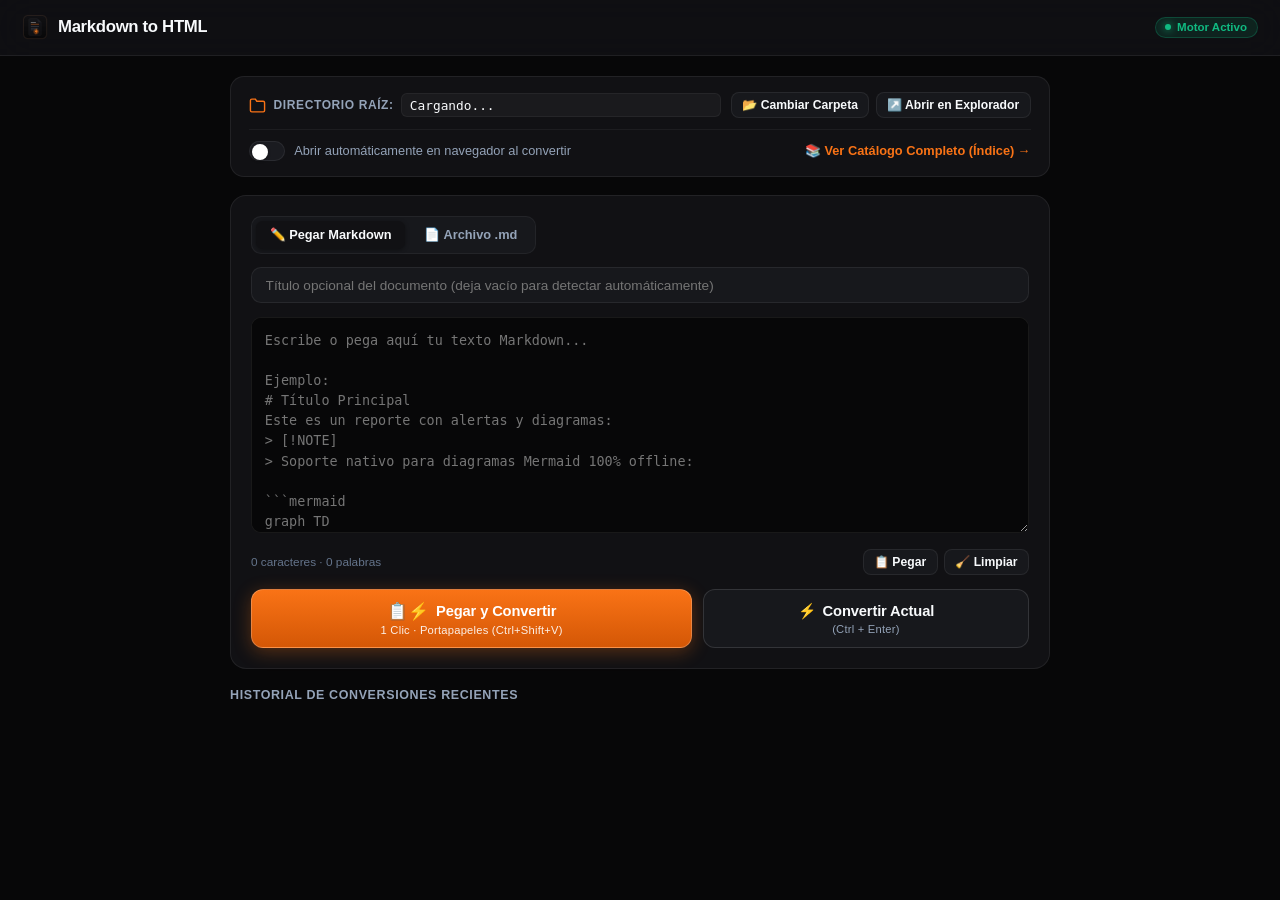
==== commit 53fc0168: "feat(engine): implement 100% offline interactive Mermaid diagram rendering" ====
--- a/ui/index.html
+++ b/ui/index.html
@@ -914,9 +914,15 @@
 
 Ejemplo:
 # Título Principal
-Este es un reporte con alertas:
+Este es un reporte con alertas y diagramas:
 > [!NOTE]
-> Nota con diseño Apple Design.
+> Soporte nativo para diagramas Mermaid 100% offline:
+
+```mermaid
+graph TD
+  A[Inicio] --> B[Proceso]
+  B --> C[Completado]
+```
 
 - [x] Tarea completada
 - [ ] Tarea pendiente" oninput="updateCounters()"></textarea>
@@ -1020,10 +1026,32 @@
       setTimeout(() => t.classList.remove('show'), 2200);
     }
 
+    // Fetch helper con reintento automático y timeout garantizado para evitar cuelgues de red
+    async function fetchWithRetry(url, options = {}, retries = 2, delayMs = 350, timeoutMs = 8000) {
+      let lastErr;
+      for (let i = 0; i < retries; i++) {
+        const controller = new AbortController();
+        const timeoutId = setTimeout(() => controller.abort(), timeoutMs);
+        try {
+          const fetchOptions = { ...options, signal: controller.signal };
+          const res = await fetch(url, fetchOptions);
+          clearTimeout(timeoutId);
+          return res;
+        } catch (err) {
+          clearTimeout(timeoutId);
+          lastErr = err;
+          if (i < retries - 1) {
+            await new Promise(r => setTimeout(r, delayMs));
+          }
+        }
+      }
+      throw lastErr;
+    }
+
     // Load initial config & recents
     async function loadConfig() {
       try {
-        const res = await fetch('/api/config');
+        const res = await fetchWithRetry('/api/config');
         const data = await res.json();
         currentConfig = data;
         document.getElementById('currentDirPath').textContent = data.root_dir;
@@ -1258,7 +1286,7 @@
       });
 
       try {
-        const res = await fetch('/api/convert', {
+        const res = await fetchWithRetry('/api/convert', {
           method: 'POST',
           headers: { 'Content-Type': 'application/json' },
           body: JSON.stringify(payload)
@@ -1361,12 +1389,102 @@
       }
     });
 
-    // Heartbeat to keep backend server alive
-    function sendHeartbeat() {
-      fetch('/api/heartbeat', { method: 'POST' }).catch(() => {});
-    }
+    // Sistema Resiliente de Heartbeat y Detección de Estado
+    let consecutiveHeartbeatFailures = 0;
+    let heartbeatWorker = null;
+
+    function updateEngineStatus(isActive) {
+      const text = document.getElementById('engineStatus');
+      const dot = document.querySelector('.status-dot');
+      const capsule = document.querySelector('.status-capsule');
+      if (isActive) {
+        if (text) text.textContent = 'Motor Activo';
+        if (capsule) {
+          capsule.style.background = 'var(--success-surface)';
+          capsule.style.color = 'var(--success)';
+          capsule.style.borderColor = 'rgba(16, 185, 129, 0.25)';
+        }
+        if (dot) {
+          dot.style.background = 'var(--success)';
+          dot.style.boxShadow = '0 0 8px var(--success)';
+        }
+      } else {
+        if (text) text.textContent = 'Reconectando...';
+        if (capsule) {
+          capsule.style.background = 'rgba(239, 68, 68, 0.14)';
+          capsule.style.color = 'var(--danger)';
+          capsule.style.borderColor = 'rgba(239, 68, 68, 0.25)';
+        }
+        if (dot) {
+          dot.style.background = 'var(--danger)';
+          dot.style.boxShadow = '0 0 8px var(--danger)';
+        }
+      }
+    }
+
+    async function sendHeartbeat() {
+      try {
+        const res = await fetch('/api/heartbeat', { method: 'POST' });
+        if (res.ok) {
+          if (consecutiveHeartbeatFailures > 0) {
+            consecutiveHeartbeatFailures = 0;
+            updateEngineStatus(true);
+          }
+        } else {
+          consecutiveHeartbeatFailures++;
+          if (consecutiveHeartbeatFailures >= 3) {
+            updateEngineStatus(false);
+          }
+        }
+      } catch (err) {
+        consecutiveHeartbeatFailures++;
+        if (consecutiveHeartbeatFailures >= 3) {
+          updateEngineStatus(false);
+        }
+      }
+    }
+
+    // Inicializar Web Worker para latidos en segundo plano inmunes a throttling de Chromium
+    try {
+      const workerCode = `
+        setInterval(() => {
+          fetch('/api/heartbeat', { method: 'POST' }).catch(() => {});
+        }, 3500);
+      `;
+      const blob = new Blob([workerCode], { type: 'application/javascript' });
+      heartbeatWorker = new Worker(URL.createObjectURL(blob));
+    } catch (e) {
+      console.warn('Web Worker no disponible, operando en hilo principal:', e);
+    }
+
+    // Intervalo de respaldo en hilo principal
     sendHeartbeat();
-    setInterval(sendHeartbeat, 3000);
+    setInterval(sendHeartbeat, 3500);
+
+    // Reactivación inmediata al recuperar foco o visibilidad
+    window.addEventListener('focus', () => {
+      sendHeartbeat();
+      loadConfig();
+    });
+    document.addEventListener('visibilitychange', () => {
+      if (document.visibilityState === 'visible') {
+        sendHeartbeat();
+        loadConfig();
+      }
+    });
+
+    // Notificar cierre ordenado cuando el usuario cierra la ventana
+    function notifyShutdown() {
+      try {
+        if (navigator.sendBeacon) {
+          navigator.sendBeacon('/api/shutdown', JSON.stringify({ reason: 'window_unload' }));
+        } else {
+          fetch('/api/shutdown', { method: 'POST', keepalive: true }).catch(() => {});
+        }
+      } catch (e) {}
+    }
+    window.addEventListener('pagehide', notifyShutdown);
+    window.addEventListener('beforeunload', notifyShutdown);
 
     // Dynamic Window Sizing (Compact on large monitors, comfortable & spacious on laptops)
     function adjustWindowSize() {
@@ -1397,9 +1515,6 @@
       }).catch(() => {});
     }
 
-    // Reload config & recents whenever window gains focus (in case files were added/converted externally)
-    window.addEventListener('focus', loadConfig);
-
     // Initial call
     adjustWindowSize();
     loadConfig();
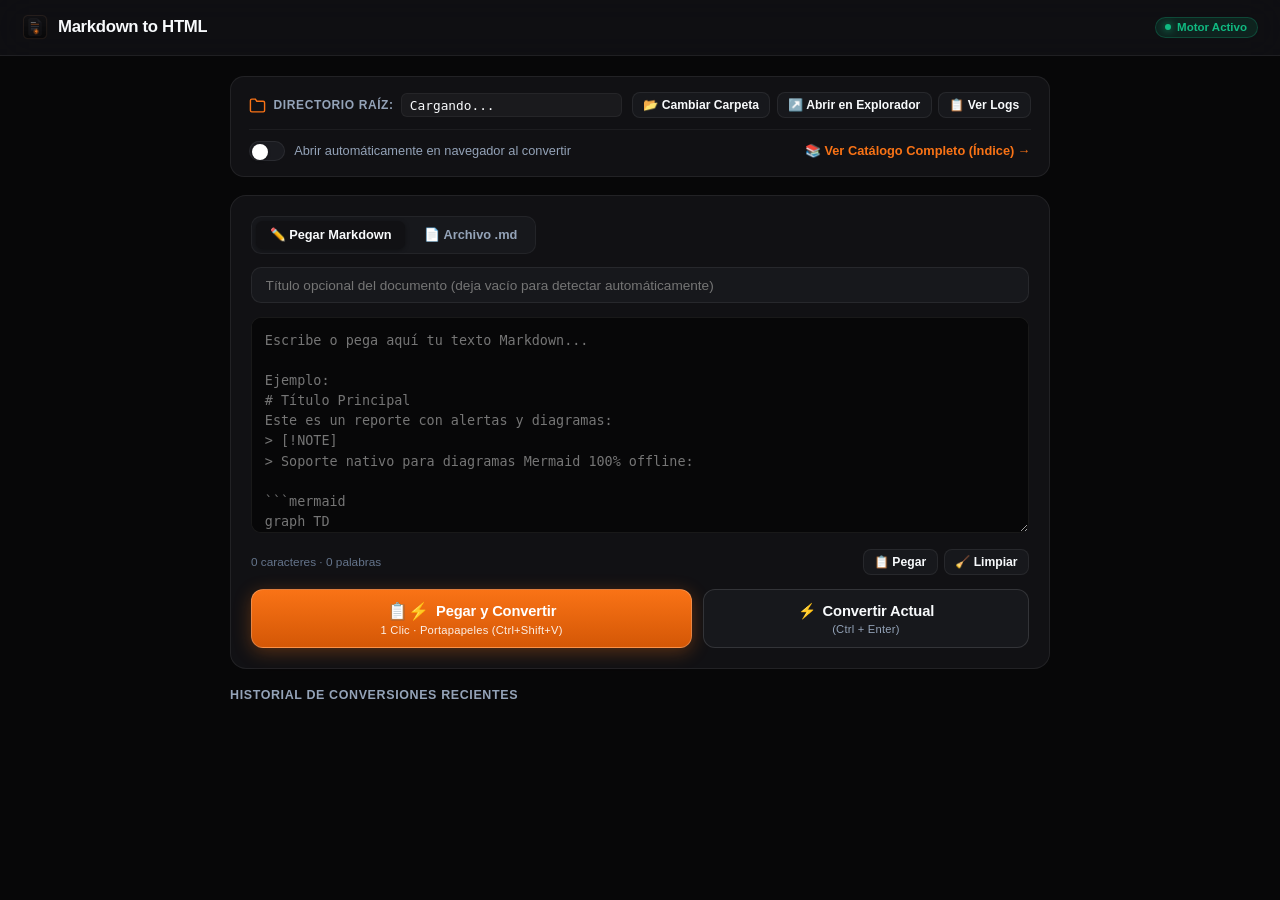
==== commit 5ee7b973: "feat(ui): add Ver Logs button, extended timeout and error logging" ====
--- a/ui/index.html
+++ b/ui/index.html
@@ -773,7 +773,7 @@
       .dir-actions {
         width: 100%;
         display: grid;
-        grid-template-columns: 1fr 1fr;
+        grid-template-columns: repeat(auto-fit, minmax(115px, 1fr));
         gap: 0.4rem;
       }
       .dir-actions .btn-compact {
@@ -880,6 +880,9 @@
           <button class="btn-compact" onclick="openCurrentFolder()" title="Abrir carpeta en el Explorador de Windows">
             ↗️ Abrir en Explorador
           </button>
+          <button class="btn-compact" onclick="openLogs()" title="Ver archivo de registro de depuración (debug_log.txt)">
+            📋 Ver Logs
+          </button>
         </div>
       </div>
 
@@ -1040,6 +1043,7 @@
         } catch (err) {
           clearTimeout(timeoutId);
           lastErr = err;
+          console.warn(`[App] Intento ${i + 1}/${retries} para ${url} falló:`, err);
           if (i < retries - 1) {
             await new Promise(r => setTimeout(r, delayMs));
           }
@@ -1173,6 +1177,12 @@
       fetch('/api/open-folder', { method: 'POST' });
     }
 
+    // Open Debug Logs in Notepad / System Viewer
+    function openLogs() {
+      fetch('/api/open-logs', { method: 'POST' }).catch(() => {});
+      showToast('Abriendo debug_log.txt...');
+    }
+
     // Browse File
     async function browseFile() {
       try {
@@ -1286,11 +1296,12 @@
       });
 
       try {
+        console.log('[App] Enviando Markdown al motor para conversión...');
         const res = await fetchWithRetry('/api/convert', {
           method: 'POST',
           headers: { 'Content-Type': 'application/json' },
           body: JSON.stringify(payload)
-        });
+        }, 2, 350, 15000);
 
         const data = await res.json();
         if (data.success) {
@@ -1305,7 +1316,11 @@
         }
       } catch (err) {
         console.error('Error al convertir:', err);
-        showToast('Error de comunicación con el motor');
+        if (err && err.name === 'AbortError') {
+          showToast('⚠️ Tiempo de espera agotado con el motor (Timeout). Revisa Ver Logs');
+        } else {
+          showToast('⚠️ Error de comunicación con el motor. Revisa Ver Logs');
+        }
       } finally {
         [pasteBtn, convertBtn].forEach(b => {
           if (b) {
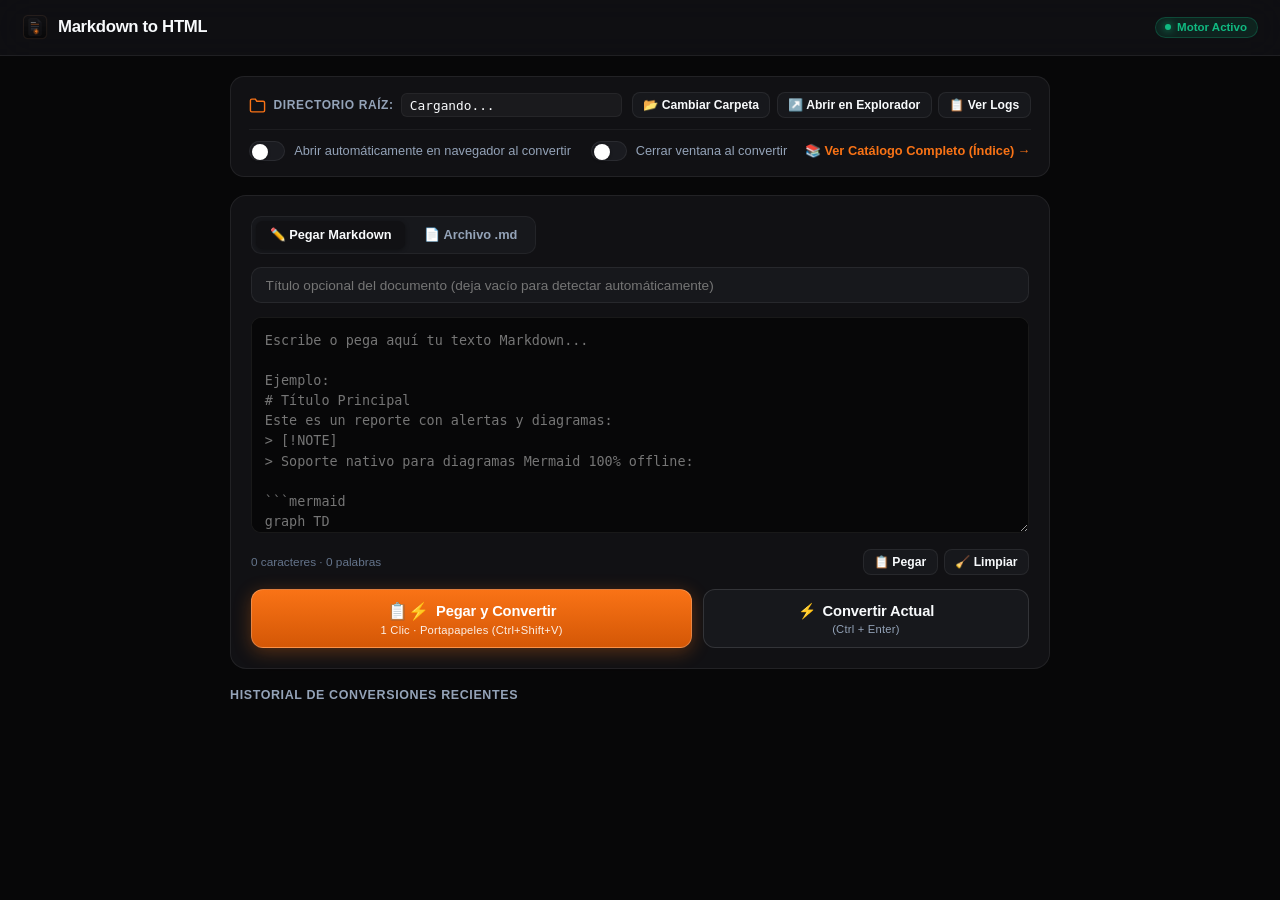
==== commit e321c805: "feat(ui): add close-on-convert toggle and native win32 window close endpoint" ====
--- a/ui/index.html
+++ b/ui/index.html
@@ -5,848 +5,7 @@
   <meta name="viewport" content="width=device-width, initial-scale=1.0">
   <title>Markdown to HTML</title>
   <link rel="icon" href="../assets/app_icon.png">
-  <style>
-    :root {
-      --canvas: #070708;
-      --card: #111114;
-      --card-alt: #17181c;
-      --card-hover: #202127;
-      --border: rgba(255, 255, 255, 0.07);
-      --border-focus: #f97316;
-      --text: #f8fafc;
-      --text-muted: #94a3b8;
-      --text-faint: #64748b;
-      --primary: #f97316;
-      --primary-hover: #fb923c;
-      --primary-surface: rgba(249, 115, 22, 0.14);
-      --btn-bg: linear-gradient(180deg, #f97316 0%, #d45706 100%);
-      --btn-hover: linear-gradient(180deg, #fb923c 0%, #e6620f 100%);
-      --btn-shadow: 0 4px 18px rgba(249, 115, 22, 0.3);
-      --btn-text: #ffffff;
-      --success: #10b981;
-      --success-surface: rgba(16, 185, 129, 0.12);
-      --danger: #ef4444;
-      --spring: cubic-bezier(0.16, 1, 0.3, 1);
-    }
-
-    * { box-sizing: border-box; margin: 0; padding: 0; }
-    
-    body {
-      background-color: var(--canvas);
-      color: var(--text);
-      font-family: -apple-system, BlinkMacSystemFont, "SF Pro Display", "SF Pro Text", "Segoe UI", Roboto, sans-serif;
-      min-height: 100vh;
-      display: flex;
-      flex-direction: column;
-      user-select: none;
-      -webkit-font-smoothing: antialiased;
-      overflow-x: hidden;
-    }
-
-    /* App Shell */
-    .app-header {
-      display: flex;
-      justify-content: space-between;
-      align-items: center;
-      padding: clamp(0.6rem, 1.8vw, 0.9rem) clamp(0.75rem, 2.5vw, 1.4rem);
-      border-bottom: 1px solid var(--border);
-      background-color: rgba(17, 17, 20, 0.85);
-      backdrop-filter: blur(20px);
-      -webkit-backdrop-filter: blur(20px);
-      position: sticky;
-      top: 0;
-      z-index: 100;
-      gap: 0.5rem;
-    }
-
-    .brand {
-      display: flex;
-      align-items: center;
-      gap: 0.6rem;
-      min-width: 0;
-    }
-
-    .brand img {
-      width: 26px;
-      height: 26px;
-      border-radius: 6px;
-      flex-shrink: 0;
-    }
-
-    .brand-title {
-      font-size: clamp(0.92rem, 2.4vw, 1.05rem);
-      font-weight: 650;
-      letter-spacing: -0.02em;
-      white-space: nowrap;
-      overflow: hidden;
-      text-overflow: ellipsis;
-    }
-
-    .status-capsule {
-      display: inline-flex;
-      align-items: center;
-      gap: 0.35rem;
-      padding: 0.22rem 0.6rem;
-      border-radius: 9999px;
-      background: var(--success-surface);
-      color: var(--success);
-      font-size: 0.72rem;
-      font-weight: 600;
-      border: 1px solid rgba(16, 185, 129, 0.25);
-      flex-shrink: 0;
-      white-space: nowrap;
-    }
-
-    .status-dot {
-      width: 6px;
-      height: 6px;
-      border-radius: 50%;
-      background-color: var(--success);
-      box-shadow: 0 0 8px var(--success);
-    }
-
-    .main-content {
-      flex: 1;
-      max-width: 860px;
-      width: 100%;
-      margin: 0 auto;
-      padding: clamp(0.75rem, 2vw, 1.25rem) clamp(0.65rem, 2.5vw, 1.25rem) 2.5rem;
-      display: flex;
-      flex-direction: column;
-      gap: clamp(0.75rem, 1.8vw, 1.15rem);
-    }
-
-    /* Directory & Settings Bar */
-    .settings-panel {
-      background-color: var(--card);
-      border: 1px solid var(--border);
-      border-radius: 14px;
-      padding: clamp(0.75rem, 1.8vw, 0.95rem) clamp(0.75rem, 2vw, 1.15rem);
-      display: flex;
-      flex-direction: column;
-      gap: 0.7rem;
-    }
-
-    .dir-row {
-      display: flex;
-      align-items: center;
-      justify-content: space-between;
-      gap: 0.65rem;
-      flex-wrap: wrap;
-    }
-
-    .dir-info {
-      display: flex;
-      align-items: center;
-      gap: 0.45rem;
-      min-width: 0;
-      flex: 1 1 240px;
-    }
-
-    .dir-icon {
-      color: var(--primary);
-      display: flex;
-      align-items: center;
-      flex-shrink: 0;
-    }
-
-    .dir-label {
-      font-size: 0.75rem;
-      color: var(--text-muted);
-      text-transform: uppercase;
-      letter-spacing: 0.05em;
-      font-weight: 600;
-      flex-shrink: 0;
-      white-space: nowrap;
-    }
-
-    .dir-path {
-      font-size: 0.8rem;
-      font-family: ui-monospace, SFMono-Regular, Menlo, monospace;
-      color: var(--text);
-      white-space: nowrap;
-      overflow: hidden;
-      text-overflow: ellipsis;
-      background: rgba(255, 255, 255, 0.04);
-      padding: 0.2rem 0.5rem;
-      border-radius: 6px;
-      min-width: 0;
-      flex: 1;
-      max-width: 100%;
-      border: 1px solid rgba(255, 255, 255, 0.05);
-    }
-
-    .dir-actions {
-      display: flex;
-      gap: 0.4rem;
-      flex-shrink: 0;
-    }
-
-    .btn-compact {
-      background-color: var(--card-alt);
-      border: 1px solid var(--border);
-      color: var(--text);
-      padding: 0.32rem 0.65rem;
-      border-radius: 8px;
-      font-size: 0.76rem;
-      font-weight: 550;
-      cursor: pointer;
-      display: inline-flex;
-      align-items: center;
-      justify-content: center;
-      gap: 0.35rem;
-      transition: all 120ms ease;
-      white-space: nowrap;
-      user-select: none;
-    }
-
-    .btn-compact:hover {
-      background-color: var(--card-hover);
-      border-color: rgba(255, 255, 255, 0.16);
-    }
-
-    .btn-compact:active {
-      transform: scale(0.96);
-    }
-
-    .options-row {
-      display: flex;
-      align-items: center;
-      justify-content: space-between;
-      gap: 0.75rem;
-      padding-top: 0.65rem;
-      border-top: 1px solid rgba(255, 255, 255, 0.05);
-      flex-wrap: wrap;
-    }
-
-    /* Apple Switch */
-    .switch-label {
-      display: inline-flex;
-      align-items: center;
-      gap: 0.55rem;
-      font-size: 0.8rem;
-      color: var(--text-muted);
-      cursor: pointer;
-    }
-
-    .switch-input {
-      position: relative;
-      width: 36px;
-      height: 20px;
-      appearance: none;
-      background-color: #1a1b20;
-      border: 1px solid var(--border);
-      border-radius: 9999px;
-      outline: none;
-      cursor: pointer;
-      transition: background-color 200ms ease;
-      flex-shrink: 0;
-    }
-
-    .switch-input::after {
-      content: "";
-      position: absolute;
-      top: 2px;
-      left: 2px;
-      width: 16px;
-      height: 16px;
-      border-radius: 50%;
-      background-color: #ffffff;
-      transition: transform 200ms var(--spring);
-      box-shadow: 0 1px 3px rgba(0, 0, 0, 0.4);
-    }
-
-    .switch-input:checked {
-      background-color: var(--primary);
-    }
-
-    .switch-input:checked::after {
-      transform: translateX(16px);
-    }
-
-    /* Navigation Quick Access */
-    .library-link-btn {
-      color: var(--primary);
-      text-decoration: none;
-      font-size: 0.8rem;
-      font-weight: 550;
-      display: inline-flex;
-      align-items: center;
-      gap: 0.35rem;
-      transition: opacity 120ms ease;
-      white-space: nowrap;
-    }
-    .library-link-btn:hover { opacity: 0.8; text-decoration: underline; }
-
-    /* Input Section */
-    .input-card {
-      background-color: var(--card);
-      border: 1px solid var(--border);
-      border-radius: 16px;
-      padding: clamp(0.85rem, 2vw, 1.25rem);
-      display: flex;
-      flex-direction: column;
-      gap: 0.85rem;
-    }
-
-    /* Tabs */
-    .tabs-header {
-      display: flex;
-      gap: 0.35rem;
-      background: var(--card-alt);
-      padding: 0.25rem;
-      border-radius: 10px;
-      width: fit-content;
-      max-width: 100%;
-      border: 1px solid rgba(255, 255, 255, 0.05);
-    }
-
-    .tab-btn {
-      background: transparent;
-      border: none;
-      color: var(--text-muted);
-      padding: 0.38rem 0.85rem;
-      border-radius: 7px;
-      font-size: 0.8rem;
-      font-weight: 550;
-      cursor: pointer;
-      display: inline-flex;
-      align-items: center;
-      justify-content: center;
-      gap: 0.45rem;
-      transition: all 120ms ease;
-      white-space: nowrap;
-    }
-
-    .tab-btn.active {
-      background: var(--card);
-      color: var(--text);
-      box-shadow: 0 1px 4px rgba(0, 0, 0, 0.4);
-    }
-
-    .tab-content { display: none; flex-direction: column; gap: 0.75rem; }
-    .tab-content.active { display: flex; }
-
-    /* Custom Title Field */
-    .title-field {
-      width: 100%;
-      background: var(--card-alt);
-      border: 1px solid var(--border);
-      color: var(--text);
-      padding: 0.6rem 0.85rem;
-      border-radius: 10px;
-      font-size: 0.85rem;
-      font-family: inherit;
-      outline: none;
-      transition: all 150ms ease;
-    }
-
-    .title-field:focus {
-      border-color: var(--border-focus);
-      box-shadow: 0 0 0 3px var(--primary-surface);
-    }
-
-    /* Text Area */
-    .textarea-wrapper {
-      position: relative;
-    }
-
-    .md-textarea {
-      width: 100%;
-      height: clamp(160px, 24vh, 230px);
-      min-height: 120px;
-      background: var(--canvas);
-      border: 1px solid var(--border);
-      color: var(--text);
-      padding: 0.8rem;
-      border-radius: 10px;
-      font-family: ui-monospace, SFMono-Regular, Menlo, monospace;
-      font-size: 0.84rem;
-      line-height: 1.5;
-      resize: vertical;
-      outline: none;
-      transition: border-color 150ms ease;
-    }
-
-    .md-textarea:focus {
-      border-color: var(--border-focus);
-      box-shadow: 0 0 0 3px var(--primary-surface);
-    }
-
-    .textarea-tools {
-      display: flex;
-      justify-content: space-between;
-      align-items: center;
-      font-size: 0.74rem;
-      color: var(--text-faint);
-      gap: 0.5rem;
-      flex-wrap: wrap;
-    }
-
-    .textarea-actions {
-      display: flex;
-      gap: 0.4rem;
-      flex-shrink: 0;
-    }
-
-    /* File Drop Zone */
-    .dropzone {
-      border: 2px dashed rgba(255, 255, 255, 0.15);
-      border-radius: 12px;
-      padding: clamp(1.4rem, 3.5vw, 2.2rem) 1rem;
-      text-align: center;
-      background-color: rgba(255, 255, 255, 0.02);
-      cursor: pointer;
-      transition: all 150ms ease;
-      display: flex;
-      flex-direction: column;
-      align-items: center;
-      gap: 0.55rem;
-    }
-
-    .dropzone:hover, .dropzone.dragover {
-      border-color: var(--primary);
-      background-color: var(--primary-surface);
-    }
-
-    .dropzone-icon {
-      color: var(--primary);
-      font-size: 1.8rem;
-    }
-
-    .selected-file-badge {
-      display: none;
-      align-items: center;
-      justify-content: space-between;
-      background: var(--card-alt);
-      border: 1px solid var(--border);
-      padding: 0.6rem 0.85rem;
-      border-radius: 10px;
-      font-size: 0.8rem;
-      gap: 0.5rem;
-    }
-
-    /* Dual Action Grid (Opción A: Pegar y Convertir + Convertir Actual) */
-    .dual-action-grid {
-      display: grid;
-      grid-template-columns: 1.15fr 0.85fr;
-      gap: 0.65rem;
-      width: 100%;
-    }
-
-    .btn-action-hero {
-      border-radius: 12px;
-      padding: 0.68rem 1rem;
-      cursor: pointer;
-      display: flex;
-      flex-direction: column;
-      align-items: center;
-      justify-content: center;
-      gap: 0.18rem;
-      transition: all 130ms var(--spring);
-      user-select: none;
-      border: 1px solid transparent;
-      min-height: 52px;
-    }
-
-    .btn-action-hero:active {
-      transform: scale(0.97);
-    }
-
-    .btn-hero-main-label {
-      display: inline-flex;
-      align-items: center;
-      gap: 0.45rem;
-      font-size: 0.92rem;
-      font-weight: 650;
-      letter-spacing: -0.01em;
-    }
-
-    .btn-hero-sub-label {
-      font-size: 0.7rem;
-      font-weight: 500;
-      letter-spacing: 0.02em;
-    }
-
-    /* Primary: Pegar y Convertir (Ámbar Volcánico Sunset) */
-    .btn-hero-primary {
-      background: var(--btn-bg);
-      color: var(--btn-text);
-      border-color: rgba(255, 255, 255, 0.22);
-      box-shadow: var(--btn-shadow);
-    }
-
-    .btn-hero-primary:hover {
-      background: var(--btn-hover);
-      box-shadow: 0 6px 20px rgba(249, 115, 22, 0.42);
-      transform: translateY(-1px);
-    }
-
-    .btn-hero-primary .btn-hero-sub-label {
-      opacity: 0.9;
-    }
-
-    /* Secondary: Convertir Actual (Basalto Mate) */
-    .btn-hero-secondary {
-      background: var(--card-alt);
-      color: var(--text);
-      border-color: rgba(255, 255, 255, 0.12);
-    }
-
-    .btn-hero-secondary:hover {
-      background: var(--card-hover);
-      border-color: rgba(255, 255, 255, 0.22);
-      color: #ffffff;
-      transform: translateY(-1px);
-    }
-
-    .btn-hero-secondary .btn-hero-sub-label {
-      color: var(--text-muted);
-    }
-
-    /* Convert Button genérico para compatibilidad */
-    .convert-btn {
-      background: var(--btn-bg);
-      color: var(--btn-text);
-      border: 1px solid rgba(255, 255, 255, 0.18);
-      border-radius: 12px;
-      padding: 0.75rem 1.4rem;
-      font-size: 0.92rem;
-      font-weight: 650;
-      letter-spacing: -0.01em;
-      cursor: pointer;
-      display: flex;
-      justify-content: center;
-      align-items: center;
-      gap: 0.45rem;
-      box-shadow: var(--btn-shadow);
-      transition: all 120ms var(--spring);
-      width: 100%;
-    }
-
-    /* Result Card */
-    .result-card {
-      display: none;
-      background: var(--card);
-      border: 1px solid rgba(48, 209, 88, 0.35);
-      border-radius: 16px;
-      padding: clamp(0.85rem, 2vw, 1.25rem);
-      flex-direction: column;
-      gap: 0.85rem;
-      box-shadow: 0 8px 30px rgba(0, 0, 0, 0.6);
-      animation: springIn 240ms var(--spring) forwards;
-    }
-
-    @keyframes springIn {
-      from { opacity: 0; transform: translateY(8px) scale(0.98); }
-      to { opacity: 1; transform: translateY(0) scale(1); }
-    }
-
-    .result-header {
-      display: flex;
-      align-items: center;
-      justify-content: space-between;
-      gap: 0.6rem;
-      flex-wrap: wrap;
-    }
-
-    .result-title-group {
-      display: flex;
-      align-items: center;
-      gap: 0.5rem;
-      min-width: 0;
-      flex: 1;
-    }
-
-    .result-title {
-      font-size: 0.98rem;
-      font-weight: 650;
-      white-space: nowrap;
-      overflow: hidden;
-      text-overflow: ellipsis;
-    }
-
-    .result-path-box {
-      background: var(--canvas);
-      padding: 0.5rem 0.75rem;
-      border-radius: 8px;
-      font-family: ui-monospace, SFMono-Regular, Menlo, monospace;
-      font-size: 0.75rem;
-      color: var(--text-muted);
-      border: 1px solid var(--border);
-      word-break: break-all;
-    }
-
-    .result-actions {
-      display: flex;
-      gap: 0.5rem;
-      flex-wrap: wrap;
-    }
-
-    .btn-action {
-      padding: 0.48rem 0.85rem;
-      border-radius: 9px;
-      font-size: 0.78rem;
-      font-weight: 600;
-      text-decoration: none;
-      cursor: pointer;
-      display: inline-flex;
-      align-items: center;
-      justify-content: center;
-      gap: 0.4rem;
-      border: 1px solid transparent;
-      transition: all 120ms ease;
-      white-space: nowrap;
-    }
-
-    .btn-action:active { transform: scale(0.96); }
-
-    .btn-action-primary {
-      background: var(--primary);
-      color: #ffffff;
-    }
-    .btn-action-primary:hover { background: var(--primary-hover); }
-
-    .btn-action-secondary {
-      background: var(--card-alt);
-      border-color: var(--border);
-      color: var(--text);
-    }
-    .btn-action-secondary:hover { background: var(--card-hover); }
-
-    /* Recent Section */
-    .recent-section {
-      display: flex;
-      flex-direction: column;
-      gap: 0.6rem;
-    }
-
-    .recent-header {
-      display: flex;
-      justify-content: space-between;
-      align-items: center;
-      font-size: 0.78rem;
-      color: var(--text-muted);
-      font-weight: 600;
-      text-transform: uppercase;
-      letter-spacing: 0.05em;
-    }
-
-    .recent-list {
-      display: flex;
-      flex-direction: column;
-      gap: 0.4rem;
-    }
-
-    .recent-item {
-      background: var(--card);
-      border: 1px solid var(--border);
-      border-radius: 10px;
-      padding: clamp(0.55rem, 1.5vw, 0.7rem) clamp(0.65rem, 2vw, 0.95rem);
-      display: flex;
-      justify-content: space-between;
-      align-items: center;
-      gap: 0.7rem;
-      transition: all 120ms ease;
-    }
-
-    .recent-item:hover {
-      border-color: rgba(255, 255, 255, 0.16);
-      transform: translateY(-1px);
-    }
-
-    .recent-info {
-      display: flex;
-      flex-direction: column;
-      gap: 0.2rem;
-      min-width: 0;
-      flex: 1;
-    }
-
-    .recent-item-title {
-      font-size: 0.85rem;
-      font-weight: 600;
-      white-space: nowrap;
-      overflow: hidden;
-      text-overflow: ellipsis;
-    }
-
-    .recent-item-meta {
-      font-size: 0.73rem;
-      color: var(--text-faint);
-      display: flex;
-      align-items: center;
-      gap: 0.35rem;
-      min-width: 0;
-      overflow: hidden;
-      white-space: nowrap;
-      text-overflow: ellipsis;
-    }
-
-    .recent-item-meta code {
-      font-family: ui-monospace, SFMono-Regular, Menlo, monospace;
-      font-size: 0.7rem;
-      background: rgba(255, 255, 255, 0.05);
-      padding: 0.1rem 0.35rem;
-      border-radius: 4px;
-      max-width: 180px;
-      overflow: hidden;
-      text-overflow: ellipsis;
-      white-space: nowrap;
-      display: inline-block;
-      vertical-align: middle;
-    }
-
-    .recent-actions-group {
-      display: flex;
-      gap: 0.35rem;
-      align-items: center;
-      flex-shrink: 0;
-    }
-
-    .btn-delete {
-      color: var(--danger) !important;
-      background: rgba(229, 62, 62, 0.08) !important;
-      border-color: rgba(229, 62, 62, 0.22) !important;
-    }
-
-    .btn-delete:hover {
-      background: rgba(229, 62, 62, 0.2) !important;
-      border-color: rgba(229, 62, 62, 0.5) !important;
-      color: #fc8181 !important;
-    }
-
-    .recent-empty {
-      background: var(--card);
-      border: 1px dashed var(--border);
-      border-radius: 12px;
-      padding: 1.8rem 1rem;
-      text-align: center;
-      color: var(--text-muted);
-      font-size: 0.84rem;
-      display: flex;
-      flex-direction: column;
-      align-items: center;
-      gap: 0.4rem;
-    }
-
-    .recent-empty-icon {
-      font-size: 1.6rem;
-      opacity: 0.8;
-      margin-bottom: 0.2rem;
-    }
-
-    .toast {
-      position: fixed;
-      bottom: 1.5rem;
-      left: 50%;
-      transform: translateX(-50%) translateY(50px);
-      background: #17181c;
-      border: 1px solid rgba(255, 255, 255, 0.12);
-      color: var(--text);
-      padding: 0.55rem 1rem;
-      border-radius: 9999px;
-      font-size: 0.8rem;
-      font-weight: 550;
-      box-shadow: 0 10px 30px rgba(0, 0, 0, 0.6);
-      opacity: 0;
-      pointer-events: none;
-      transition: all 200ms var(--spring);
-      z-index: 200;
-    }
-    .toast.show {
-      transform: translateX(-50%) translateY(0);
-      opacity: 1;
-    }
-
-    /* Responsive Media Queries */
-    @media (max-width: 620px) {
-      .dir-row {
-        flex-direction: column;
-        align-items: stretch;
-        gap: 0.55rem;
-      }
-      .dir-info {
-        width: 100%;
-        flex: none;
-      }
-      .dir-actions {
-        width: 100%;
-        display: grid;
-        grid-template-columns: repeat(auto-fit, minmax(115px, 1fr));
-        gap: 0.4rem;
-      }
-      .dir-actions .btn-compact {
-        justify-content: center;
-        width: 100%;
-      }
-      .options-row {
-        flex-direction: column;
-        align-items: flex-start;
-        gap: 0.55rem;
-      }
-      .library-link-btn {
-        align-self: flex-start;
-      }
-      .dual-action-grid {
-        grid-template-columns: 1fr;
-        gap: 0.5rem;
-      }
-      .result-actions {
-        display: grid;
-        grid-template-columns: 1fr 1fr;
-        gap: 0.4rem;
-      }
-      .btn-action {
-        width: 100%;
-      }
-      .recent-item {
-        flex-direction: column;
-        align-items: stretch;
-        gap: 0.55rem;
-      }
-      .recent-actions-group {
-        width: 100%;
-        display: grid;
-        grid-template-columns: 1fr 1fr 1fr;
-        gap: 0.35rem;
-      }
-      .recent-actions-group .btn-compact {
-        justify-content: center;
-        width: 100%;
-        padding: 0.32rem 0.35rem;
-        font-size: 0.74rem;
-      }
-      .recent-item-meta code {
-        max-width: 100%;
-      }
-    }
-
-    @media (max-width: 440px) {
-      .brand-title {
-        font-size: 0.9rem;
-      }
-      .tabs-header {
-        width: 100%;
-        display: grid;
-        grid-template-columns: 1fr 1fr;
-      }
-      .tab-btn {
-        justify-content: center;
-      }
-      .textarea-tools {
-        flex-direction: column;
-        align-items: flex-start;
-      }
-      .textarea-actions {
-        width: 100%;
-        justify-content: flex-end;
-      }
-      .result-actions {
-        grid-template-columns: 1fr;
-      }
-    }
-  </style>
+  <link rel="stylesheet" href="styles.css">
 </head>
 <body>
   <!-- Header -->
@@ -887,10 +46,16 @@
       </div>
 
       <div class="options-row">
+        <div class="switches-group">
         <label class="switch-label" title="Si está activo, al convertir se abre automáticamente en el navegador predeterminado">
           <input type="checkbox" id="autoOpenToggle" class="switch-input" onchange="toggleAutoOpen()">
           <span>Abrir automáticamente en navegador al convertir</span>
         </label>
+          <label class="switch-label" title="Si está activo, al convertir se cierra la ventana y la app permanece activa en la bandeja del sistema">
+            <input type="checkbox" id="closeOnConvertToggle" class="switch-input" onchange="toggleCloseOnConvert()">
+            <span>Cerrar ventana al convertir</span>
+          </label>
+        </div>
         <a href="#" class="library-link-btn" onclick="openIndexInBrowser(); return false;" title="Ver todos los documentos creados">
           📚 Ver Catálogo Completo (Índice) →
         </a>
@@ -1015,525 +180,6 @@
 
   <div class="toast" id="toast">Notificación</div>
 
-  <script>
-    let currentConfig = { root_dir: '', auto_open: true };
-    let activeTab = 'text';
-    let selectedFilePath = '';
-    let lastGeneratedResult = null;
-
-    // Toast helper
-    function showToast(msg) {
-      const t = document.getElementById('toast');
-      t.textContent = msg;
-      t.classList.add('show');
-      setTimeout(() => t.classList.remove('show'), 2200);
-    }
-
-    // Fetch helper con reintento automático y timeout garantizado para evitar cuelgues de red
-    async function fetchWithRetry(url, options = {}, retries = 2, delayMs = 350, timeoutMs = 8000) {
-      let lastErr;
-      for (let i = 0; i < retries; i++) {
-        const controller = new AbortController();
-        const timeoutId = setTimeout(() => controller.abort(), timeoutMs);
-        try {
-          const fetchOptions = { ...options, signal: controller.signal };
-          const res = await fetch(url, fetchOptions);
-          clearTimeout(timeoutId);
-          return res;
-        } catch (err) {
-          clearTimeout(timeoutId);
-          lastErr = err;
-          console.warn(`[App] Intento ${i + 1}/${retries} para ${url} falló:`, err);
-          if (i < retries - 1) {
-            await new Promise(r => setTimeout(r, delayMs));
-          }
-        }
-      }
-      throw lastErr;
-    }
-
-    // Load initial config & recents
-    async function loadConfig() {
-      try {
-        const res = await fetchWithRetry('/api/config');
-        const data = await res.json();
-        currentConfig = data;
-        document.getElementById('currentDirPath').textContent = data.root_dir;
-        document.getElementById('currentDirPath').title = data.root_dir;
-        document.getElementById('autoOpenToggle').checked = data.auto_open;
-        renderRecentList(data.recent_conversions || []);
-      } catch (err) {
-        console.error('Error cargando configuración:', err);
-      }
-    }
-
-    function renderRecentList(list) {
-      const el = document.getElementById('recentList');
-      const countEl = document.getElementById('recentCount');
-      if (countEl) {
-        countEl.textContent = list && list.length > 0 ? `(${list.length})` : '';
-      }
-      if (!list || list.length === 0) {
-        el.innerHTML = `
-          <div class="recent-empty">
-            <span class="recent-empty-icon">📂</span>
-            <div style="font-weight: 550;">No hay documentos en el historial</div>
-            <div style="font-size: 0.74rem; opacity: 0.7;">Cada documento HTML que conviertas se registrará aquí con acceso rápido.</div>
-          </div>`;
-        return;
-      }
-      el.innerHTML = list.map(item => `
-        <div class="recent-item">
-          <div class="recent-info">
-            <span class="recent-item-title" title="${escapeHtml(item.title || item.filename)}">${escapeHtml(item.title || item.filename)}</span>
-            <span class="recent-item-meta"><code>${escapeHtml(item.filename)}</code> · 📅 ${escapeHtml(item.timestamp || '')}</span>
-          </div>
-          <div class="recent-actions-group">
-            <button class="btn-compact" onclick="openUrl('${escapeAttr(item.file_url)}')" title="Abrir en el navegador">🌐 Abrir</button>
-            <button class="btn-compact" onclick="copyText('${escapeAttr(item.file_url)}', 'Enlace copiado al portapapeles')" title="Copiar enlace">📋 Copiar</button>
-            <button class="btn-compact btn-delete" onclick="deleteRecentDoc('${escapeAttr(item.filename)}', '${escapeAttr(item.file_path)}', '${escapeAttr(item.title || item.filename)}')" title="Eliminar documento y borrar archivo HTML">🗑️ Eliminar</button>
-          </div>
-        </div>
-      `).join('');
-    }
-
-    function escapeHtml(str) {
-      return (str || '').replace(/&/g, '&amp;').replace(/</g, '&lt;').replace(/>/g, '&gt;').replace(/"/g, '&quot;');
-    }
-
-    function escapeAttr(str) {
-      return (str || '').replace(/\\/g, '\\\\').replace(/'/g, "\\'").replace(/"/g, '&quot;');
-    }
-
-    async function deleteRecentDoc(filename, filePath, docTitle) {
-      const displayName = docTitle || filename || 'este documento';
-      const confirmed = window.confirm(`¿Estás seguro de que deseas eliminar este documento?\n\n"${displayName}"\n\nEsta acción borrará permanentemente el archivo HTML del disco y lo quitará del historial.`);
-      if (!confirmed) return;
-
-      try {
-        const res = await fetch('/api/delete-document', {
-          method: 'POST',
-          headers: { 'Content-Type': 'application/json' },
-          body: JSON.stringify({ filename: filename, file_path: filePath })
-        });
-        const data = await res.json();
-        if (data.success) {
-          showToast('Documento eliminado correctamente');
-          currentConfig.recent_conversions = data.recent_conversions || [];
-          renderRecentList(currentConfig.recent_conversions);
-          if (lastGeneratedResult && (lastGeneratedResult.filename === filename || lastGeneratedResult.file_path === filePath)) {
-            document.getElementById('resultCard').style.display = 'none';
-            lastGeneratedResult = null;
-          }
-        } else {
-          showToast('Error: ' + (data.error || 'No se pudo eliminar'));
-        }
-      } catch (err) {
-        console.error('Error al eliminar:', err);
-        showToast('Error de comunicación al eliminar documento');
-      }
-    }
-
-    // Switch Tabs
-    function switchTab(tab) {
-      activeTab = tab;
-      document.getElementById('tabTextBtn').classList.toggle('active', tab === 'text');
-      document.getElementById('tabFileBtn').classList.toggle('active', tab === 'file');
-      document.getElementById('tabTextContent').classList.toggle('active', tab === 'text');
-      document.getElementById('tabFileContent').classList.toggle('active', tab === 'file');
-    }
-
-    // Toggle Auto Open
-    async function toggleAutoOpen() {
-      const isChecked = document.getElementById('autoOpenToggle').checked;
-      currentConfig.auto_open = isChecked;
-      await fetch('/api/config', {
-        method: 'POST',
-        headers: { 'Content-Type': 'application/json' },
-        body: JSON.stringify({ auto_open: isChecked })
-      });
-      showToast(isChecked ? 'Abrir automáticamente: ACTIVADO' : 'Abrir automáticamente: DESACTIVADO');
-    }
-
-    // Browse Folder
-    async function browseFolder() {
-      try {
-        const res = await fetch('/api/browse-folder', { method: 'POST' });
-        const data = await res.json();
-        if (data.chosen_path) {
-          currentConfig.root_dir = data.chosen_path;
-          document.getElementById('currentDirPath').textContent = data.chosen_path;
-          document.getElementById('currentDirPath').title = data.chosen_path;
-          showToast('Directorio raíz actualizado');
-          loadConfig();
-        }
-      } catch (e) {
-        console.error('Error seleccionando carpeta:', e);
-      }
-    }
-
-    // Open Current Folder
-    function openCurrentFolder() {
-      fetch('/api/open-folder', { method: 'POST' });
-    }
-
-    // Open Debug Logs in Notepad / System Viewer
-    function openLogs() {
-      fetch('/api/open-logs', { method: 'POST' }).catch(() => {});
-      showToast('Abriendo debug_log.txt...');
-    }
-
-    // Browse File
-    async function browseFile() {
-      try {
-        const res = await fetch('/api/browse-file', { method: 'POST' });
-        const data = await res.json();
-        if (data.file_path) {
-          selectedFilePath = data.file_path;
-          document.getElementById('selectedFileName').textContent = data.filename;
-          document.getElementById('selectedFileBadge').style.display = 'flex';
-          document.getElementById('dropzone').style.display = 'none';
-        }
-      } catch (e) {
-        console.error('Error seleccionando archivo:', e);
-      }
-    }
-
-    function clearSelectedFile() {
-      selectedFilePath = '';
-      document.getElementById('selectedFileBadge').style.display = 'none';
-      document.getElementById('dropzone').style.display = 'flex';
-    }
-
-    // Paste & Clear Textarea
-    async function pasteClipboard() {
-      try {
-        const text = await navigator.clipboard.readText();
-        if (text) {
-          const ta = document.getElementById('markdownInput');
-          ta.value = text;
-          updateCounters();
-          showToast('Texto pegado del portapapeles');
-        }
-      } catch (e) {
-        showToast('Usa Ctrl + V para pegar');
-      }
-    }
-
-    function clearTextarea() {
-      document.getElementById('markdownInput').value = '';
-      updateCounters();
-    }
-
-    function updateCounters() {
-      const val = document.getElementById('markdownInput').value;
-      const chars = val.length;
-      const words = val.trim() ? val.trim().split(/\s+/).length : 0;
-      document.getElementById('charCount').textContent = `${chars} caracteres · ${words} palabras`;
-    }
-
-    // Paste and Convert in 1 Click
-    async function pasteAndConvert() {
-      let text = '';
-      try {
-        text = await navigator.clipboard.readText();
-      } catch (err) {
-        console.error('Error al leer portapapeles:', err);
-        showToast('⚠️ Permiso del portapapeles denegado. Usa Ctrl+V y presiona Convertir');
-        return;
-      }
-
-      if (!text || !text.trim()) {
-        showToast('⚠️ El portapapeles está vacío o no contiene texto');
-        return;
-      }
-
-      // Si estaba en la pestaña de archivo, cambiar automáticamente a la pestaña de texto
-      if (activeTab !== 'text') {
-        switchTab('text');
-      }
-
-      // Volcar contenido en el textarea para visualización y edición
-      const ta = document.getElementById('markdownInput');
-      ta.value = text;
-      updateCounters();
-
-      showToast('⚡ Pegando del portapapeles y convirtiendo...');
-      await performConversion();
-    }
-
-    // Perform Conversion
-    async function performConversion() {
-      const pasteBtn = document.getElementById('pasteAndConvertBtn');
-      const convertBtn = document.getElementById('convertBtn');
-      const customTitle = document.getElementById('customTitleInput').value.trim();
-
-      let payload = {
-        custom_title: customTitle,
-        auto_open: document.getElementById('autoOpenToggle').checked
-      };
-
-      if (activeTab === 'file') {
-        if (!selectedFilePath) {
-          showToast('Por favor selecciona un archivo .md');
-          return;
-        }
-        payload.file_path = selectedFilePath;
-      } else {
-        const text = document.getElementById('markdownInput').value.trim();
-        if (!text) {
-          showToast('Por favor escribe o pega texto Markdown');
-          return;
-        }
-        payload.text = text;
-      }
-
-      [pasteBtn, convertBtn].forEach(b => {
-        if (b) {
-          b.style.opacity = '0.6';
-          b.style.pointerEvents = 'none';
-        }
-      });
-
-      try {
-        console.log('[App] Enviando Markdown al motor para conversión...');
-        const res = await fetchWithRetry('/api/convert', {
-          method: 'POST',
-          headers: { 'Content-Type': 'application/json' },
-          body: JSON.stringify(payload)
-        }, 2, 350, 15000);
-
-        const data = await res.json();
-        if (data.success) {
-          lastGeneratedResult = data;
-          document.getElementById('resultDocTitle').textContent = data.title;
-          document.getElementById('resultPath').textContent = data.file_path;
-          document.getElementById('resultCard').style.display = 'flex';
-          showToast('¡HTML generado exitosamente!');
-          loadConfig();
-        } else {
-          showToast('Error: ' + (data.error || 'No se pudo convertir'));
-        }
-      } catch (err) {
-        console.error('Error al convertir:', err);
-        if (err && err.name === 'AbortError') {
-          showToast('⚠️ Tiempo de espera agotado con el motor (Timeout). Revisa Ver Logs');
-        } else {
-          showToast('⚠️ Error de comunicación con el motor. Revisa Ver Logs');
-        }
-      } finally {
-        [pasteBtn, convertBtn].forEach(b => {
-          if (b) {
-            b.style.opacity = '1';
-            b.style.pointerEvents = 'auto';
-          }
-        });
-      }
-    }
-
-    // Open Generated Document
-    function openGeneratedDoc() {
-      if (lastGeneratedResult) {
-        openUrl(lastGeneratedResult.file_url);
-      }
-    }
-
-    // Copy Generated Link
-    function copyGeneratedLink() {
-      if (lastGeneratedResult) {
-        copyText(lastGeneratedResult.file_url, 'Enlace copiado al portapapeles');
-      }
-    }
-
-    function openIndexInBrowser() {
-      fetch('/api/open-index', { method: 'POST' });
-    }
-
-    function openUrl(url) {
-      fetch('/api/open-file', {
-        method: 'POST',
-        headers: { 'Content-Type': 'application/json' },
-        body: JSON.stringify({ url: url })
-      });
-    }
-
-    function copyText(str, msg) {
-      navigator.clipboard.writeText(str).then(() => {
-        showToast(msg || 'Copiado al portapapeles');
-      });
-    }
-
-    // Drag and Drop support
-    const dropzone = document.getElementById('dropzone');
-    ['dragenter', 'dragover'].forEach(name => {
-      dropzone.addEventListener(name, (e) => {
-        e.preventDefault();
-        dropzone.classList.add('dragover');
-      });
-    });
-    ['dragleave', 'drop'].forEach(name => {
-      dropzone.addEventListener(name, (e) => {
-        e.preventDefault();
-        dropzone.classList.remove('dragover');
-      });
-    });
-    dropzone.addEventListener('drop', (e) => {
-      const files = e.dataTransfer.files;
-      if (files.length > 0) {
-        const file = files[0];
-        // Read content in case browser allows it
-        const reader = new FileReader();
-        reader.onload = (re) => {
-          document.getElementById('markdownInput').value = re.target.result;
-          switchTab('text');
-          updateCounters();
-          showToast(`Cargado contenido de ${file.name}`);
-        };
-        reader.readAsText(file, 'UTF-8');
-      }
-    });
-
-    // Keyboard Shortcuts (Ctrl + Shift + V to Paste & Convert; Ctrl + Enter to Convert)
-    document.addEventListener('keydown', (e) => {
-      if ((e.ctrlKey || e.metaKey) && e.shiftKey && (e.key === 'V' || e.key === 'v')) {
-        e.preventDefault();
-        pasteAndConvert();
-      } else if ((e.ctrlKey || e.metaKey) && e.key === 'Enter') {
-        e.preventDefault();
-        performConversion();
-      }
-    });
-
-    // Sistema Resiliente de Heartbeat y Detección de Estado
-    let consecutiveHeartbeatFailures = 0;
-    let heartbeatWorker = null;
-
-    function updateEngineStatus(isActive) {
-      const text = document.getElementById('engineStatus');
-      const dot = document.querySelector('.status-dot');
-      const capsule = document.querySelector('.status-capsule');
-      if (isActive) {
-        if (text) text.textContent = 'Motor Activo';
-        if (capsule) {
-          capsule.style.background = 'var(--success-surface)';
-          capsule.style.color = 'var(--success)';
-          capsule.style.borderColor = 'rgba(16, 185, 129, 0.25)';
-        }
-        if (dot) {
-          dot.style.background = 'var(--success)';
-          dot.style.boxShadow = '0 0 8px var(--success)';
-        }
-      } else {
-        if (text) text.textContent = 'Reconectando...';
-        if (capsule) {
-          capsule.style.background = 'rgba(239, 68, 68, 0.14)';
-          capsule.style.color = 'var(--danger)';
-          capsule.style.borderColor = 'rgba(239, 68, 68, 0.25)';
-        }
-        if (dot) {
-          dot.style.background = 'var(--danger)';
-          dot.style.boxShadow = '0 0 8px var(--danger)';
-        }
-      }
-    }
-
-    async function sendHeartbeat() {
-      try {
-        const res = await fetch('/api/heartbeat', { method: 'POST' });
-        if (res.ok) {
-          if (consecutiveHeartbeatFailures > 0) {
-            consecutiveHeartbeatFailures = 0;
-            updateEngineStatus(true);
-          }
-        } else {
-          consecutiveHeartbeatFailures++;
-          if (consecutiveHeartbeatFailures >= 3) {
-            updateEngineStatus(false);
-          }
-        }
-      } catch (err) {
-        consecutiveHeartbeatFailures++;
-        if (consecutiveHeartbeatFailures >= 3) {
-          updateEngineStatus(false);
-        }
-      }
-    }
-
-    // Inicializar Web Worker para latidos en segundo plano inmunes a throttling de Chromium
-    try {
-      const workerCode = `
-        setInterval(() => {
-          fetch('/api/heartbeat', { method: 'POST' }).catch(() => {});
-        }, 3500);
-      `;
-      const blob = new Blob([workerCode], { type: 'application/javascript' });
-      heartbeatWorker = new Worker(URL.createObjectURL(blob));
-    } catch (e) {
-      console.warn('Web Worker no disponible, operando en hilo principal:', e);
-    }
-
-    // Intervalo de respaldo en hilo principal
-    sendHeartbeat();
-    setInterval(sendHeartbeat, 3500);
-
-    // Reactivación inmediata al recuperar foco o visibilidad
-    window.addEventListener('focus', () => {
-      sendHeartbeat();
-      loadConfig();
-    });
-    document.addEventListener('visibilitychange', () => {
-      if (document.visibilityState === 'visible') {
-        sendHeartbeat();
-        loadConfig();
-      }
-    });
-
-    // Notificar cierre ordenado cuando el usuario cierra la ventana
-    function notifyShutdown() {
-      try {
-        if (navigator.sendBeacon) {
-          navigator.sendBeacon('/api/shutdown', JSON.stringify({ reason: 'window_unload' }));
-        } else {
-          fetch('/api/shutdown', { method: 'POST', keepalive: true }).catch(() => {});
-        }
-      } catch (e) {}
-    }
-    window.addEventListener('pagehide', notifyShutdown);
-    window.addEventListener('beforeunload', notifyShutdown);
-
-    // Dynamic Window Sizing (Compact on large monitors, comfortable & spacious on laptops)
-    function adjustWindowSize() {
-      const sw = window.screen.availWidth || window.screen.width;
-      const sh = window.screen.availHeight || window.screen.height;
-      if (!sw || !sh) return;
-
-      let targetW, targetH;
-      if (sw >= 1600) {
-        targetW = 750;
-        targetH = Math.min(680, Math.round(sh * 0.68));
-      } else {
-        targetW = Math.max(680, Math.min(1280, Math.round(sw * 0.85)));
-        targetH = Math.max(560, Math.min(760, Math.round(sh * 0.86)));
-      }
-      const posX = Math.max(0, Math.round((sw - targetW) / 2));
-      const posY = Math.max(0, Math.round((sh - targetH) / 2));
-
-      try {
-        window.resizeTo(targetW, targetH);
-        window.moveTo(posX, posY);
-      } catch (e) {}
-
-      fetch('/api/adjust-window', {
-        method: 'POST',
-        headers: { 'Content-Type': 'application/json' },
-        body: JSON.stringify({ screen_w: sw, screen_h: sh })
-      }).catch(() => {});
-    }
-
-    // Initial call
-    adjustWindowSize();
-    loadConfig();
-    updateCounters();
-  </script>
+  <script src="app.js"></script>
 </body>
 </html>
--- a/ui/styles.css
+++ b/ui/styles.css
@@ -0,0 +1,844 @@
+:root {
+  --canvas: #070708;
+  --card: #111114;
+  --card-alt: #17181c;
+  --card-hover: #202127;
+  --border: rgba(255, 255, 255, 0.07);
+  --border-focus: #f97316;
+  --text: #f8fafc;
+  --text-muted: #94a3b8;
+  --text-faint: #64748b;
+  --primary: #f97316;
+  --primary-hover: #fb923c;
+  --primary-surface: rgba(249, 115, 22, 0.14);
+  --btn-bg: linear-gradient(180deg, #f97316 0%, #d45706 100%);
+  --btn-hover: linear-gradient(180deg, #fb923c 0%, #e6620f 100%);
+  --btn-shadow: 0 4px 18px rgba(249, 115, 22, 0.3);
+  --btn-text: #ffffff;
+  --success: #10b981;
+  --success-surface: rgba(16, 185, 129, 0.12);
+  --danger: #ef4444;
+  --spring: cubic-bezier(0.16, 1, 0.3, 1);
+}
+
+* { box-sizing: border-box; margin: 0; padding: 0; }
+
+body {
+  background-color: var(--canvas);
+  color: var(--text);
+  font-family: -apple-system, BlinkMacSystemFont, "SF Pro Display", "SF Pro Text", "Segoe UI", Roboto, sans-serif;
+  min-height: 100vh;
+  display: flex;
+  flex-direction: column;
+  user-select: none;
+  -webkit-font-smoothing: antialiased;
+  overflow-x: hidden;
+}
+
+/* App Shell */
+.app-header {
+  display: flex;
+  justify-content: space-between;
+  align-items: center;
+  padding: clamp(0.6rem, 1.8vw, 0.9rem) clamp(0.75rem, 2.5vw, 1.4rem);
+  border-bottom: 1px solid var(--border);
+  background-color: rgba(17, 17, 20, 0.85);
+  backdrop-filter: blur(20px);
+  -webkit-backdrop-filter: blur(20px);
+  position: sticky;
+  top: 0;
+  z-index: 100;
+  gap: 0.5rem;
+}
+
+.brand {
+  display: flex;
+  align-items: center;
+  gap: 0.6rem;
+  min-width: 0;
+}
+
+.brand img {
+  width: 26px;
+  height: 26px;
+  border-radius: 6px;
+  flex-shrink: 0;
+}
+
+.brand-title {
+  font-size: clamp(0.92rem, 2.4vw, 1.05rem);
+  font-weight: 650;
+  letter-spacing: -0.02em;
+  white-space: nowrap;
+  overflow: hidden;
+  text-overflow: ellipsis;
+}
+
+.status-capsule {
+  display: inline-flex;
+  align-items: center;
+  gap: 0.35rem;
+  padding: 0.22rem 0.6rem;
+  border-radius: 9999px;
+  background: var(--success-surface);
+  color: var(--success);
+  font-size: 0.72rem;
+  font-weight: 600;
+  border: 1px solid rgba(16, 185, 129, 0.25);
+  flex-shrink: 0;
+  white-space: nowrap;
+}
+
+.status-dot {
+  width: 6px;
+  height: 6px;
+  border-radius: 50%;
+  background-color: var(--success);
+  box-shadow: 0 0 8px var(--success);
+}
+
+.main-content {
+  flex: 1;
+  max-width: 860px;
+  width: 100%;
+  margin: 0 auto;
+  padding: clamp(0.75rem, 2vw, 1.25rem) clamp(0.65rem, 2.5vw, 1.25rem) 2.5rem;
+  display: flex;
+  flex-direction: column;
+  gap: clamp(0.75rem, 1.8vw, 1.15rem);
+}
+
+/* Directory & Settings Bar */
+.settings-panel {
+  background-color: var(--card);
+  border: 1px solid var(--border);
+  border-radius: 14px;
+  padding: clamp(0.75rem, 1.8vw, 0.95rem) clamp(0.75rem, 2vw, 1.15rem);
+  display: flex;
+  flex-direction: column;
+  gap: 0.7rem;
+}
+
+.dir-row {
+  display: flex;
+  align-items: center;
+  justify-content: space-between;
+  gap: 0.65rem;
+  flex-wrap: wrap;
+}
+
+.dir-info {
+  display: flex;
+  align-items: center;
+  gap: 0.45rem;
+  min-width: 0;
+  flex: 1 1 240px;
+}
+
+.dir-icon {
+  color: var(--primary);
+  display: flex;
+  align-items: center;
+  flex-shrink: 0;
+}
+
+.dir-label {
+  font-size: 0.75rem;
+  color: var(--text-muted);
+  text-transform: uppercase;
+  letter-spacing: 0.05em;
+  font-weight: 600;
+  flex-shrink: 0;
+  white-space: nowrap;
+}
+
+.dir-path {
+  font-size: 0.8rem;
+  font-family: ui-monospace, SFMono-Regular, Menlo, monospace;
+  color: var(--text);
+  white-space: nowrap;
+  overflow: hidden;
+  text-overflow: ellipsis;
+  background: rgba(255, 255, 255, 0.04);
+  padding: 0.2rem 0.5rem;
+  border-radius: 6px;
+  min-width: 0;
+  flex: 1;
+  max-width: 100%;
+  border: 1px solid rgba(255, 255, 255, 0.05);
+}
+
+.dir-actions {
+  display: flex;
+  gap: 0.4rem;
+  flex-shrink: 0;
+}
+
+.btn-compact {
+  background-color: var(--card-alt);
+  border: 1px solid var(--border);
+  color: var(--text);
+  padding: 0.32rem 0.65rem;
+  border-radius: 8px;
+  font-size: 0.76rem;
+  font-weight: 550;
+  cursor: pointer;
+  display: inline-flex;
+  align-items: center;
+  justify-content: center;
+  gap: 0.35rem;
+  transition: all 120ms ease;
+  white-space: nowrap;
+  user-select: none;
+}
+
+.btn-compact:hover {
+  background-color: var(--card-hover);
+  border-color: rgba(255, 255, 255, 0.16);
+}
+
+.btn-compact:active {
+  transform: scale(0.96);
+}
+
+.options-row {
+  display: flex;
+  align-items: center;
+  justify-content: space-between;
+  gap: 0.75rem;
+  padding-top: 0.65rem;
+  border-top: 1px solid rgba(255, 255, 255, 0.05);
+  flex-wrap: wrap;
+}
+
+.switches-group {
+  display: flex;
+  align-items: center;
+  gap: 1.25rem;
+  flex-wrap: wrap;
+}
+
+/* Toggle Switch */
+.switch-label {
+  display: inline-flex;
+  align-items: center;
+  gap: 0.55rem;
+  font-size: 0.8rem;
+  color: var(--text-muted);
+  cursor: pointer;
+}
+
+.switch-input {
+  position: relative;
+  width: 36px;
+  height: 20px;
+  appearance: none;
+  background-color: #1a1b20;
+  border: 1px solid var(--border);
+  border-radius: 9999px;
+  outline: none;
+  cursor: pointer;
+  transition: background-color 200ms ease;
+  flex-shrink: 0;
+}
+
+.switch-input::after {
+  content: "";
+  position: absolute;
+  top: 2px;
+  left: 2px;
+  width: 16px;
+  height: 16px;
+  border-radius: 50%;
+  background-color: #ffffff;
+  transition: transform 200ms var(--spring);
+  box-shadow: 0 1px 3px rgba(0, 0, 0, 0.4);
+}
+
+.switch-input:checked {
+  background-color: var(--primary);
+}
+
+.switch-input:checked::after {
+  transform: translateX(16px);
+}
+
+/* Navigation Quick Access */
+.library-link-btn {
+  color: var(--primary);
+  text-decoration: none;
+  font-size: 0.8rem;
+  font-weight: 550;
+  display: inline-flex;
+  align-items: center;
+  gap: 0.35rem;
+  transition: opacity 120ms ease;
+  white-space: nowrap;
+}
+.library-link-btn:hover { opacity: 0.8; text-decoration: underline; }
+
+/* Input Section */
+.input-card {
+  background-color: var(--card);
+  border: 1px solid var(--border);
+  border-radius: 16px;
+  padding: clamp(0.85rem, 2vw, 1.25rem);
+  display: flex;
+  flex-direction: column;
+  gap: 0.85rem;
+}
+
+/* Tabs */
+.tabs-header {
+  display: flex;
+  gap: 0.35rem;
+  background: var(--card-alt);
+  padding: 0.25rem;
+  border-radius: 10px;
+  width: fit-content;
+  max-width: 100%;
+  border: 1px solid rgba(255, 255, 255, 0.05);
+}
+
+.tab-btn {
+  background: transparent;
+  border: none;
+  color: var(--text-muted);
+  padding: 0.38rem 0.85rem;
+  border-radius: 7px;
+  font-size: 0.8rem;
+  font-weight: 550;
+  cursor: pointer;
+  display: inline-flex;
+  align-items: center;
+  justify-content: center;
+  gap: 0.45rem;
+  transition: all 120ms ease;
+  white-space: nowrap;
+}
+
+.tab-btn.active {
+  background: var(--card);
+  color: var(--text);
+  box-shadow: 0 1px 4px rgba(0, 0, 0, 0.4);
+}
+
+.tab-content { display: none; flex-direction: column; gap: 0.75rem; }
+.tab-content.active { display: flex; }
+
+/* Custom Title Field */
+.title-field {
+  width: 100%;
+  background: var(--card-alt);
+  border: 1px solid var(--border);
+  color: var(--text);
+  padding: 0.6rem 0.85rem;
+  border-radius: 10px;
+  font-size: 0.85rem;
+  font-family: inherit;
+  outline: none;
+  transition: all 150ms ease;
+}
+
+.title-field:focus {
+  border-color: var(--border-focus);
+  box-shadow: 0 0 0 3px var(--primary-surface);
+}
+
+/* Text Area */
+.textarea-wrapper {
+  position: relative;
+}
+
+.md-textarea {
+  width: 100%;
+  height: clamp(160px, 24vh, 230px);
+  min-height: 120px;
+  background: var(--canvas);
+  border: 1px solid var(--border);
+  color: var(--text);
+  padding: 0.8rem;
+  border-radius: 10px;
+  font-family: ui-monospace, SFMono-Regular, Menlo, monospace;
+  font-size: 0.84rem;
+  line-height: 1.5;
+  resize: vertical;
+  outline: none;
+  transition: border-color 150ms ease;
+}
+
+.md-textarea:focus {
+  border-color: var(--border-focus);
+  box-shadow: 0 0 0 3px var(--primary-surface);
+}
+
+.textarea-tools {
+  display: flex;
+  justify-content: space-between;
+  align-items: center;
+  font-size: 0.74rem;
+  color: var(--text-faint);
+  gap: 0.5rem;
+  flex-wrap: wrap;
+}
+
+.textarea-actions {
+  display: flex;
+  gap: 0.4rem;
+  flex-shrink: 0;
+}
+
+/* File Drop Zone */
+.dropzone {
+  border: 2px dashed rgba(255, 255, 255, 0.15);
+  border-radius: 12px;
+  padding: clamp(1.4rem, 3.5vw, 2.2rem) 1rem;
+  text-align: center;
+  background-color: rgba(255, 255, 255, 0.02);
+  cursor: pointer;
+  transition: all 150ms ease;
+  display: flex;
+  flex-direction: column;
+  align-items: center;
+  gap: 0.55rem;
+}
+
+.dropzone:hover, .dropzone.dragover {
+  border-color: var(--primary);
+  background-color: var(--primary-surface);
+}
+
+.dropzone-icon {
+  color: var(--primary);
+  font-size: 1.8rem;
+}
+
+.selected-file-badge {
+  display: none;
+  align-items: center;
+  justify-content: space-between;
+  background: var(--card-alt);
+  border: 1px solid var(--border);
+  padding: 0.6rem 0.85rem;
+  border-radius: 10px;
+  font-size: 0.8rem;
+  gap: 0.5rem;
+}
+
+/* Dual Action Grid */
+.dual-action-grid {
+  display: grid;
+  grid-template-columns: 1.15fr 0.85fr;
+  gap: 0.65rem;
+  width: 100%;
+}
+
+.btn-action-hero {
+  border-radius: 12px;
+  padding: 0.68rem 1rem;
+  cursor: pointer;
+  display: flex;
+  flex-direction: column;
+  align-items: center;
+  justify-content: center;
+  gap: 0.18rem;
+  transition: all 130ms var(--spring);
+  user-select: none;
+  border: 1px solid transparent;
+  min-height: 52px;
+}
+
+.btn-action-hero:active {
+  transform: scale(0.97);
+}
+
+.btn-hero-main-label {
+  display: inline-flex;
+  align-items: center;
+  gap: 0.45rem;
+  font-size: 0.92rem;
+  font-weight: 650;
+  letter-spacing: -0.01em;
+}
+
+.btn-hero-sub-label {
+  font-size: 0.7rem;
+  font-weight: 500;
+  letter-spacing: 0.02em;
+}
+
+.btn-hero-primary {
+  background: var(--btn-bg);
+  color: var(--btn-text);
+  border-color: rgba(255, 255, 255, 0.22);
+  box-shadow: var(--btn-shadow);
+}
+
+.btn-hero-primary:hover {
+  background: var(--btn-hover);
+  box-shadow: 0 6px 20px rgba(249, 115, 22, 0.42);
+  transform: translateY(-1px);
+}
+
+.btn-hero-primary .btn-hero-sub-label {
+  opacity: 0.9;
+}
+
+.btn-hero-secondary {
+  background: var(--card-alt);
+  color: var(--text);
+  border-color: rgba(255, 255, 255, 0.12);
+}
+
+.btn-hero-secondary:hover {
+  background: var(--card-hover);
+  border-color: rgba(255, 255, 255, 0.22);
+  color: #ffffff;
+  transform: translateY(-1px);
+}
+
+.btn-hero-secondary .btn-hero-sub-label {
+  color: var(--text-muted);
+}
+
+.convert-btn {
+  background: var(--btn-bg);
+  color: var(--btn-text);
+  border: 1px solid rgba(255, 255, 255, 0.18);
+  border-radius: 12px;
+  padding: 0.75rem 1.4rem;
+  font-size: 0.92rem;
+  font-weight: 650;
+  letter-spacing: -0.01em;
+  cursor: pointer;
+  display: flex;
+  justify-content: center;
+  align-items: center;
+  gap: 0.45rem;
+  box-shadow: var(--btn-shadow);
+  transition: all 120ms var(--spring);
+  width: 100%;
+}
+
+/* Result Card */
+.result-card {
+  display: none;
+  background: var(--card);
+  border: 1px solid rgba(48, 209, 88, 0.35);
+  border-radius: 16px;
+  padding: clamp(0.85rem, 2vw, 1.25rem);
+  flex-direction: column;
+  gap: 0.85rem;
+  box-shadow: 0 8px 30px rgba(0, 0, 0, 0.6);
+  animation: springIn 240ms var(--spring) forwards;
+}
+
+@keyframes springIn {
+  from { opacity: 0; transform: translateY(8px) scale(0.98); }
+  to { opacity: 1; transform: translateY(0) scale(1); }
+}
+
+.result-header {
+  display: flex;
+  align-items: center;
+  justify-content: space-between;
+  gap: 0.6rem;
+  flex-wrap: wrap;
+}
+
+.result-title-group {
+  display: flex;
+  align-items: center;
+  gap: 0.5rem;
+  min-width: 0;
+  flex: 1;
+}
+
+.result-title {
+  font-size: 0.98rem;
+  font-weight: 650;
+  white-space: nowrap;
+  overflow: hidden;
+  text-overflow: ellipsis;
+}
+
+.result-path-box {
+  background: var(--canvas);
+  padding: 0.5rem 0.75rem;
+  border-radius: 8px;
+  font-family: ui-monospace, SFMono-Regular, Menlo, monospace;
+  font-size: 0.75rem;
+  color: var(--text-muted);
+  border: 1px solid var(--border);
+  word-break: break-all;
+}
+
+.result-actions {
+  display: flex;
+  gap: 0.5rem;
+  flex-wrap: wrap;
+}
+
+.btn-action {
+  padding: 0.48rem 0.85rem;
+  border-radius: 9px;
+  font-size: 0.78rem;
+  font-weight: 600;
+  text-decoration: none;
+  cursor: pointer;
+  display: inline-flex;
+  align-items: center;
+  justify-content: center;
+  gap: 0.4rem;
+  border: 1px solid transparent;
+  transition: all 120ms ease;
+  white-space: nowrap;
+}
+
+.btn-action:active { transform: scale(0.96); }
+
+.btn-action-primary {
+  background: var(--primary);
+  color: #ffffff;
+}
+.btn-action-primary:hover { background: var(--primary-hover); }
+
+.btn-action-secondary {
+  background: var(--card-alt);
+  border-color: var(--border);
+  color: var(--text);
+}
+.btn-action-secondary:hover { background: var(--card-hover); }
+
+/* Recent Section */
+.recent-section {
+  display: flex;
+  flex-direction: column;
+  gap: 0.6rem;
+}
+
+.recent-header {
+  display: flex;
+  justify-content: space-between;
+  align-items: center;
+  font-size: 0.78rem;
+  color: var(--text-muted);
+  font-weight: 600;
+  text-transform: uppercase;
+  letter-spacing: 0.05em;
+}
+
+.recent-list {
+  display: flex;
+  flex-direction: column;
+  gap: 0.4rem;
+}
+
+.recent-item {
+  background: var(--card);
+  border: 1px solid var(--border);
+  border-radius: 10px;
+  padding: clamp(0.55rem, 1.5vw, 0.7rem) clamp(0.65rem, 2vw, 0.95rem);
+  display: flex;
+  justify-content: space-between;
+  align-items: center;
+  gap: 0.7rem;
+  transition: all 120ms ease;
+}
+
+.recent-item:hover {
+  border-color: rgba(255, 255, 255, 0.16);
+  transform: translateY(-1px);
+}
+
+.recent-info {
+  display: flex;
+  flex-direction: column;
+  gap: 0.2rem;
+  min-width: 0;
+  flex: 1;
+}
+
+.recent-item-title {
+  font-size: 0.85rem;
+  font-weight: 600;
+  white-space: nowrap;
+  overflow: hidden;
+  text-overflow: ellipsis;
+}
+
+.recent-item-meta {
+  font-size: 0.73rem;
+  color: var(--text-faint);
+  display: flex;
+  align-items: center;
+  gap: 0.35rem;
+  min-width: 0;
+  overflow: hidden;
+  white-space: nowrap;
+  text-overflow: ellipsis;
+}
+
+.recent-item-meta code {
+  font-family: ui-monospace, SFMono-Regular, Menlo, monospace;
+  font-size: 0.7rem;
+  background: rgba(255, 255, 255, 0.05);
+  padding: 0.1rem 0.35rem;
+  border-radius: 4px;
+  max-width: 180px;
+  overflow: hidden;
+  text-overflow: ellipsis;
+  white-space: nowrap;
+  display: inline-block;
+  vertical-align: middle;
+}
+
+.recent-actions-group {
+  display: flex;
+  gap: 0.35rem;
+  align-items: center;
+  flex-shrink: 0;
+}
+
+.btn-delete {
+  color: var(--danger) !important;
+  background: rgba(229, 62, 62, 0.08) !important;
+  border-color: rgba(229, 62, 62, 0.22) !important;
+}
+
+.btn-delete:hover {
+  background: rgba(229, 62, 62, 0.2) !important;
+  border-color: rgba(229, 62, 62, 0.5) !important;
+  color: #fc8181 !important;
+}
+
+.recent-empty {
+  background: var(--card);
+  border: 1px dashed var(--border);
+  border-radius: 12px;
+  padding: 1.8rem 1rem;
+  text-align: center;
+  color: var(--text-muted);
+  font-size: 0.84rem;
+  display: flex;
+  flex-direction: column;
+  align-items: center;
+  gap: 0.4rem;
+}
+
+.recent-empty-icon {
+  font-size: 1.6rem;
+  opacity: 0.8;
+  margin-bottom: 0.2rem;
+}
+
+.toast {
+  position: fixed;
+  bottom: 1.5rem;
+  left: 50%;
+  transform: translateX(-50%) translateY(50px);
+  background: #17181c;
+  border: 1px solid rgba(255, 255, 255, 0.12);
+  color: var(--text);
+  padding: 0.55rem 1rem;
+  border-radius: 9999px;
+  font-size: 0.8rem;
+  font-weight: 550;
+  box-shadow: 0 10px 30px rgba(0, 0, 0, 0.6);
+  opacity: 0;
+  pointer-events: none;
+  transition: all 200ms var(--spring);
+  z-index: 200;
+}
+.toast.show {
+  transform: translateX(-50%) translateY(0);
+  opacity: 1;
+}
+
+/* Responsive Media Queries */
+@media (max-width: 620px) {
+  .dir-row {
+    flex-direction: column;
+    align-items: stretch;
+    gap: 0.55rem;
+  }
+  .dir-info {
+    width: 100%;
+    flex: none;
+  }
+  .dir-actions {
+    width: 100%;
+    display: grid;
+    grid-template-columns: repeat(auto-fit, minmax(115px, 1fr));
+    gap: 0.4rem;
+  }
+  .dir-actions .btn-compact {
+    justify-content: center;
+    width: 100%;
+  }
+  .options-row {
+    flex-direction: column;
+    align-items: flex-start;
+    gap: 0.55rem;
+  }
+  .library-link-btn {
+    align-self: flex-start;
+  }
+  .dual-action-grid {
+    grid-template-columns: 1fr;
+    gap: 0.5rem;
+  }
+  .result-actions {
+    display: grid;
+    grid-template-columns: 1fr 1fr;
+    gap: 0.4rem;
+  }
+  .btn-action {
+    width: 100%;
+  }
+  .recent-item {
+    flex-direction: column;
+    align-items: stretch;
+    gap: 0.55rem;
+  }
+  .recent-actions-group {
+    width: 100%;
+    display: grid;
+    grid-template-columns: 1fr 1fr 1fr;
+    gap: 0.35rem;
+  }
+  .recent-actions-group .btn-compact {
+    justify-content: center;
+    width: 100%;
+    padding: 0.32rem 0.35rem;
+    font-size: 0.74rem;
+  }
+  .recent-item-meta code {
+    max-width: 100%;
+  }
+}
+
+@media (max-width: 440px) {
+  .brand-title {
+    font-size: 0.9rem;
+  }
+  .tabs-header {
+    width: 100%;
+    display: grid;
+    grid-template-columns: 1fr 1fr;
+  }
+  .tab-btn {
+    justify-content: center;
+  }
+  .textarea-tools {
+    flex-direction: column;
+    align-items: flex-start;
+  }
+  .textarea-actions {
+    width: 100%;
+    justify-content: flex-end;
+  }
+  .result-actions {
+    grid-template-columns: 1fr;
+  }
+}
